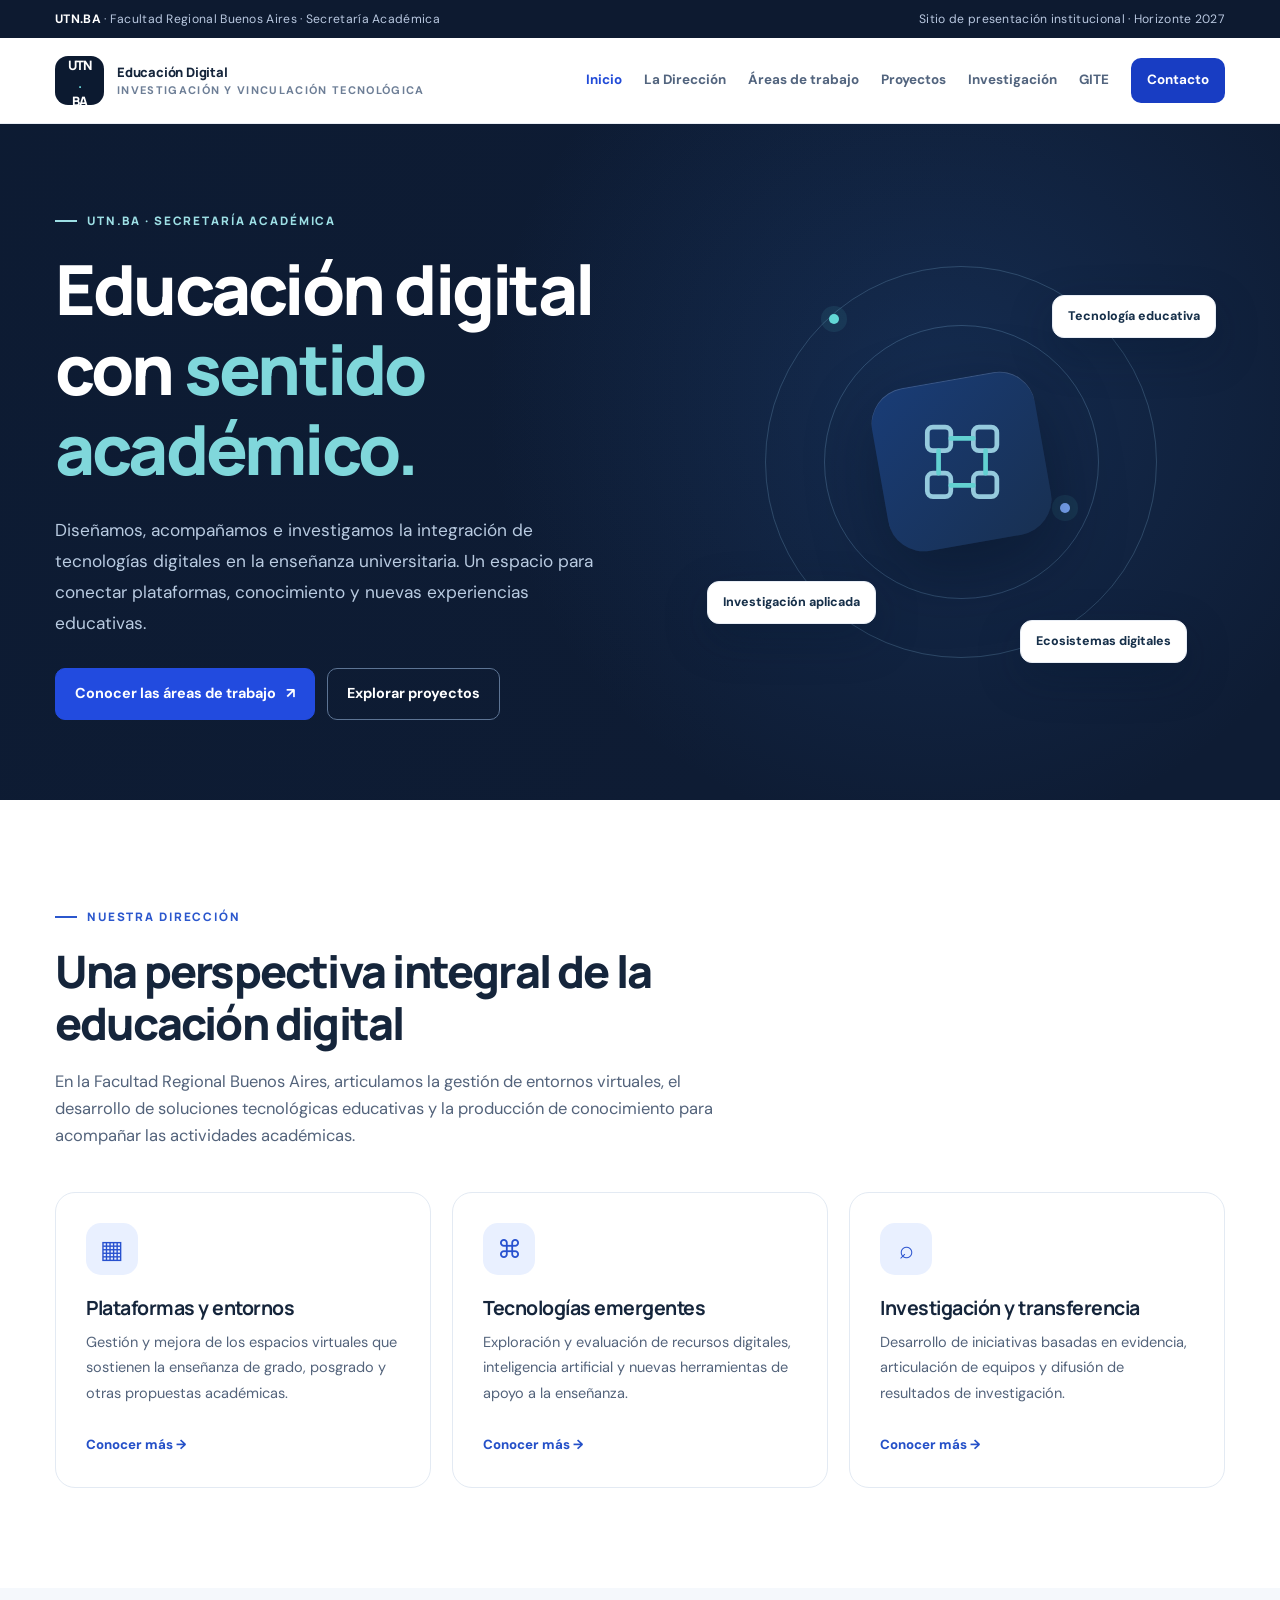
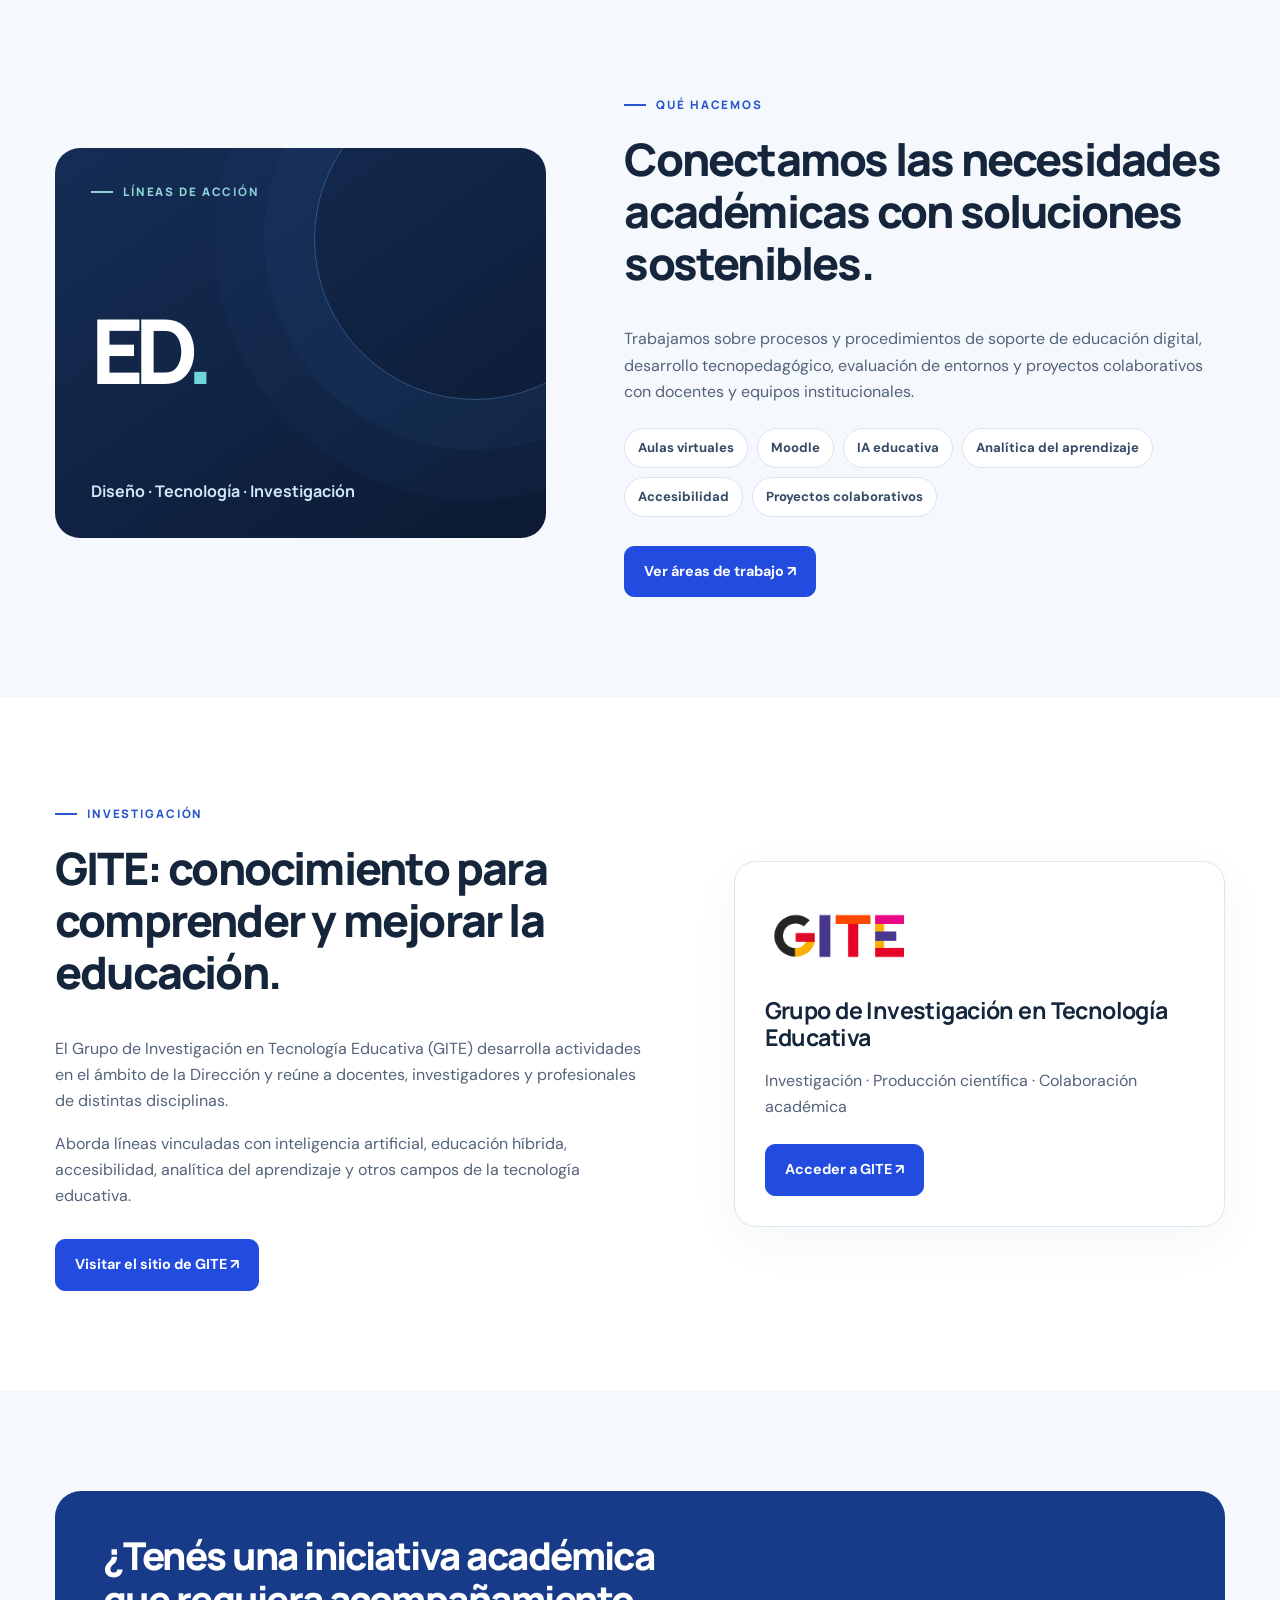
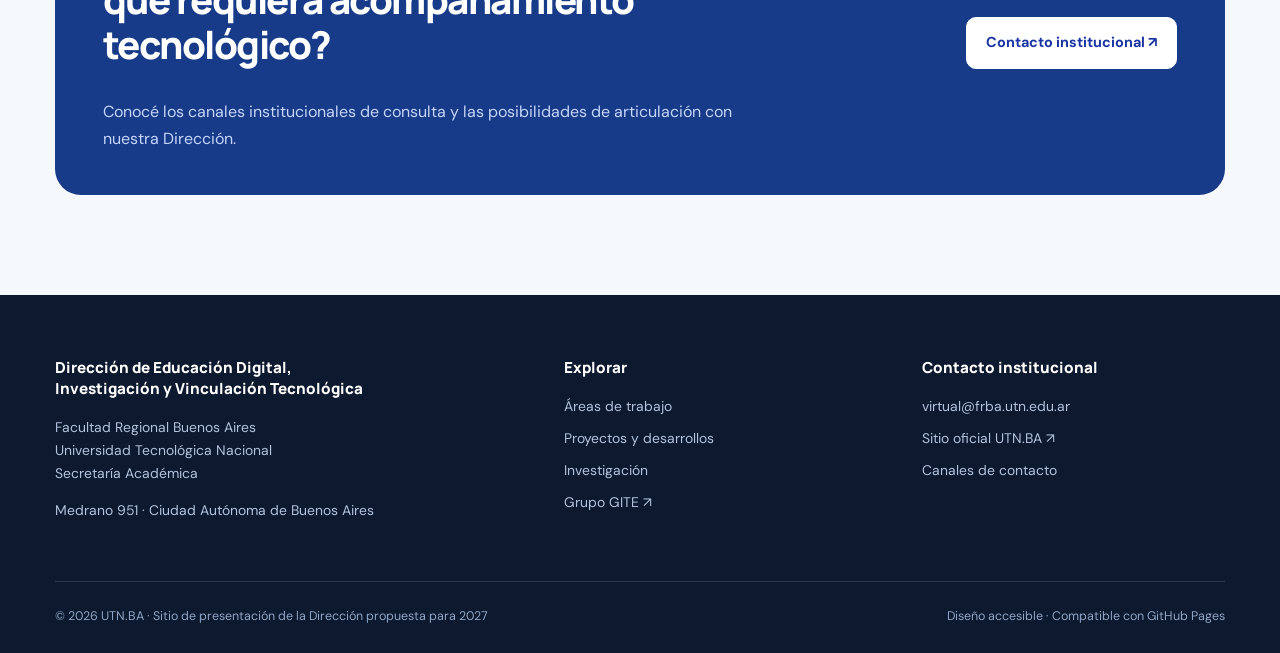
==== index.html @ 319237ff "Add files via upload" ====
<!doctype html><html lang="es-AR"><head><meta charset="utf-8"><meta name="viewport" content="width=device-width,initial-scale=1"><meta name="theme-color" content="#0c1a30"><meta name="description" content="Dirección de Educación Digital, Investigación y Vinculación Tecnológica UTN.BA: plataformas, investigación, proyectos y acceso a GITE."><title>Inicio | Educación Digital UTN.BA</title><link rel="icon" type="image/svg+xml" href="assets/favicon.svg"><link rel="stylesheet" href="styles.css"></head><body><a class="skip" href="#contenido">Saltar al contenido</a><div class="topbar"><div class="container"><span><strong>UTN.BA</strong> · Facultad Regional Buenos Aires · Secretaría Académica</span><span>Sitio de presentación institucional · Horizonte 2027</span></div></div><header class="header"><div class="container header-in"><a class="brand" href="index.html" aria-label="Dirección de Educación Digital — Inicio"><span class="brand-mark">UTN<span style="color:#67d4d6">.</span>BA</span><span class="brand-text"><b>Educación Digital</b><span>Investigación y Vinculación Tecnológica</span></span></a><button class="menu-toggle" aria-controls="main-nav" aria-expanded="false" aria-label="Abrir menú">☰</button><nav id="main-nav" class="nav" aria-label="Navegación principal"><a href="index.html" class="active " >Inicio</a><a href="index.html#direccion" class=" " >La Dirección</a><a href="servicios.html" class=" " >Áreas de trabajo</a><a href="proyectos.html" class=" " >Proyectos</a><a href="investigacion.html" class=" " >Investigación</a><a href="#" class=" " data-gite-link>GITE</a><a href="contacto.html" class=" nav-cta" >Contacto</a></nav></div></header><main id="contenido"><section class="hero"><div class="container hero-inner"><div><div class="eyebrow">UTN.BA · Secretaría Académica</div><h1>Educación digital con <em>sentido académico.</em></h1><p>Diseñamos, acompañamos e investigamos la integración de tecnologías digitales en la enseñanza universitaria. Un espacio para conectar plataformas, conocimiento y nuevas experiencias educativas.</p><div class="actions"><a class="btn" href="servicios.html">Conocer las áreas de trabajo <span aria-hidden="true">↗</span></a><a class="btn secondary" href="proyectos.html">Explorar proyectos</a></div></div><div class="hero-visual" aria-label="Ilustración geométrica de conexiones digitales"><div class="orbit"><div class="ring"></div><div class="ring"></div><div class="ring"></div><div class="orbit-center"><svg viewBox="0 0 100 100" fill="none" aria-hidden="true"><rect x="13" y="13" width="25" height="25" rx="6" stroke="#95cadd" stroke-width="5"/><rect x="62" y="13" width="25" height="25" rx="6" stroke="#95cadd" stroke-width="5"/><rect x="13" y="62" width="25" height="25" rx="6" stroke="#95cadd" stroke-width="5"/><rect x="62" y="62" width="25" height="25" rx="6" stroke="#95cadd" stroke-width="5"/><path d="M38 25h24M25 38v24M75 38v24M38 75h24" stroke="#62d1d1" stroke-width="5" stroke-linecap="round"/></svg></div><div class="visual-tag a">Tecnología educativa</div><div class="visual-tag b">Investigación aplicada</div><div class="visual-tag c">Ecosistemas digitales</div></div></div></div></section><section class="section" id="direccion"><div class="container"><div class="section-heading"><div class="eyebrow">Nuestra Dirección</div><h2>Una perspectiva integral de la educación digital</h2><p>En la Facultad Regional Buenos Aires, articulamos la gestión de entornos virtuales, el desarrollo de soluciones tecnológicas educativas y la producción de conocimiento para acompañar las actividades académicas.</p></div><div class="grid"><article class="card"><div class="card-ico" aria-hidden="true">▦</div><h3>Plataformas y entornos</h3><p>Gestión y mejora de los espacios virtuales que sostienen la enseñanza de grado, posgrado y otras propuestas académicas.</p><a class="text-link" href="servicios.html#plataformas">Conocer más →</a></article><article class="card"><div class="card-ico" aria-hidden="true">⌘</div><h3>Tecnologías emergentes</h3><p>Exploración y evaluación de recursos digitales, inteligencia artificial y nuevas herramientas de apoyo a la enseñanza.</p><a class="text-link" href="servicios.html#innovacion">Conocer más →</a></article><article class="card"><div class="card-ico" aria-hidden="true">⌕</div><h3>Investigación y transferencia</h3><p>Desarrollo de iniciativas basadas en evidencia, articulación de equipos y difusión de resultados de investigación.</p><a class="text-link" href="investigacion.html">Conocer más →</a></article></div></div></section><section class="section alt"><div class="container feature"><div class="feature-panel"><span class="eyebrow" style="color:#8cd5d8">Líneas de acción</span><div class="huge">ED<span style="color:#70d5da">.</span></div><strong>Diseño · Tecnología · Investigación</strong></div><div class="feature-copy"><div class="eyebrow">Qué hacemos</div><h2>Conectamos las necesidades académicas con soluciones sostenibles.</h2><p>Trabajamos sobre procesos y procedimientos de soporte de educación digital, desarrollo tecnopedagógico, evaluación de entornos y proyectos colaborativos con docentes y equipos institucionales.</p><div class="pill-list"><span class="pill">Aulas virtuales</span><span class="pill">Moodle</span><span class="pill">IA educativa</span><span class="pill">Analítica del aprendizaje</span><span class="pill">Accesibilidad</span><span class="pill">Proyectos colaborativos</span></div><div class="actions"><a class="btn" href="servicios.html">Ver áreas de trabajo ↗</a></div></div></div></section><section class="section" id="gite"><div class="container feature gite"><div><div class="eyebrow">Investigación</div><h2>GITE: conocimiento para comprender y mejorar la educación.</h2><p>El Grupo de Investigación en Tecnología Educativa (GITE) desarrolla actividades en el ámbito de la Dirección y reúne a docentes, investigadores y profesionales de distintas disciplinas.</p><p>Aborda líneas vinculadas con inteligencia artificial, educación híbrida, accesibilidad, analítica del aprendizaje y otros campos de la tecnología educativa.</p><div class="actions"><a class="btn" data-gite-link href="https://frba.utn.edu.ar/ead/investigacion/">Visitar el sitio de GITE ↗</a></div></div><div class="gite-card"><img src="assets/logo-gite.png" alt="Logotipo de GITE" loading="lazy"><h3>Grupo de Investigación en Tecnología Educativa</h3><p>Investigación · Producción científica · Colaboración académica</p><a class="btn" data-gite-link href="https://frba.utn.edu.ar/ead/investigacion/">Acceder a GITE ↗</a></div></div></section><section class="section alt"><div class="container"><div class="band"><div><h2>¿Tenés una iniciativa académica que requiera acompañamiento tecnológico?</h2><p>Conocé los canales institucionales de consulta y las posibilidades de articulación con nuestra Dirección.</p></div><a class="btn light" href="contacto.html">Contacto institucional ↗</a></div></div></section></main><footer class="footer"><div class="container"><div class="footer-layout"><div><h4>Dirección de Educación Digital,<br>Investigación y Vinculación Tecnológica</h4><p>Facultad Regional Buenos Aires<br>Universidad Tecnológica Nacional<br>Secretaría Académica</p><p>Medrano 951 · Ciudad Autónoma de Buenos Aires</p></div><div><h4>Explorar</h4><div class="footer-links"><a href="servicios.html">Áreas de trabajo</a><a href="proyectos.html">Proyectos y desarrollos</a><a href="investigacion.html">Investigación</a><a href="#" data-gite-link>Grupo GITE ↗</a></div></div><div><h4>Contacto institucional</h4><div class="footer-links"><a data-contact-email href="mailto:virtual@frba.utn.edu.ar">virtual@frba.utn.edu.ar</a><a href="https://frba.utn.edu.ar/" target="_blank" rel="noopener noreferrer">Sitio oficial UTN.BA ↗</a><a href="contacto.html">Canales de contacto</a></div></div></div><div class="footer-bottom"><span>© 2026 UTN.BA · Sitio de presentación de la Dirección propuesta para 2027</span><span>Diseño accesible · Compatible con GitHub Pages</span></div></div></footer><script src="config.js"></script><script src="script.js"></script></body></html>
---- styles.css ----
@import url('https://fonts.googleapis.com/css2?family=DM+Sans:wght@400;500;600;700&family=Manrope:wght@400;500;600;700;800&display=swap');
:root{--ink:#15253b;--muted:#65748a;--navy:#0c1a30;--blue:#214bd8;--cyan:#35c2ca;--ice:#f4f7fc;--line:#e1e7f0;--white:#fff;--radius:20px}*{box-sizing:border-box}html{scroll-behavior:smooth}body{margin:0;color:var(--ink);background:#fff;font:16px/1.65 'DM Sans',Arial,sans-serif}a{color:inherit;text-decoration:none}button,input,textarea{font:inherit}button{cursor:pointer}h1,h2,h3,p{margin-top:0}h1,h2,h3{font-family:Manrope,'DM Sans',sans-serif;line-height:1.16;letter-spacing:-.04em}h1{font-size:clamp(2.7rem,5.4vw,5.3rem);font-weight:800}h2{font-size:clamp(2rem,3.5vw,3.25rem);font-weight:800}h3{font-size:1.22rem;letter-spacing:-.025em}p{color:#53637b}small{font-size:.8rem}.container{width:min(1170px,calc(100% - 48px));margin:auto}.topbar{background:#0d1a30;color:#b9c8e0;padding:9px 0;font-size:.76rem;letter-spacing:.025em}.topbar .container{display:flex;align-items:center;justify-content:space-between;gap:20px}.topbar a:hover{text-decoration:underline}.topbar strong{color:white;font-weight:700}.header{position:sticky;top:0;z-index:20;border-bottom:1px solid #e9edf4;background:rgba(255,255,255,.97);backdrop-filter:blur(14px)}.header-in{min-height:85px;display:flex;align-items:center;justify-content:space-between;gap:26px}.brand{display:flex;align-items:center;gap:13px;min-width:235px}.brand-mark{display:grid;place-items:center;width:49px;height:49px;border-radius:13px;background:var(--navy);color:white;font:800 13px Manrope;letter-spacing:-.07em}.brand-text{display:flex;flex-direction:column;line-height:1.27}.brand-text b{font:800 13px Manrope;letter-spacing:-.015em}.brand-text span{color:#6d7e96;font-size:11px;margin-top:3px;font-weight:700;text-transform:uppercase;letter-spacing:.12em}.nav{display:flex;align-items:center;gap:22px}.nav a{font-size:.84rem;color:#52647e;font-weight:700;transition:color .2s}.nav a:hover,.nav a.active{color:var(--blue)}.nav a.nav-cta{background:#183dc3;color:white;padding:11px 16px;border-radius:10px}.nav a.nav-cta:hover{background:#0c2ea2}.menu-toggle{display:none;align-items:center;justify-content:center;border:1px solid var(--line);background:white;border-radius:10px;width:43px;height:43px;font-size:22px}.hero{overflow:hidden;background:#0e1c34;color:white;position:relative}.hero:before{content:'';position:absolute;inset:0;background:radial-gradient(circle at 73% 40%,rgba(41,92,164,.25),transparent 44%),linear-gradient(120deg,rgba(9,23,45,.2),transparent 70%);pointer-events:none}.hero-inner{min-height:625px;display:grid;grid-template-columns:1.05fr .95fr;align-items:center;gap:60px;position:relative;padding:80px 0}.eyebrow{display:inline-flex;gap:10px;align-items:center;color:#2b57cd;font:800 .73rem Manrope;letter-spacing:.16em;text-transform:uppercase;margin-bottom:20px}.hero .eyebrow{color:#9ddfe5}.eyebrow:before{content:'';width:22px;height:2px;background:currentColor}.hero h1{color:white;margin-bottom:25px}.hero h1 em{font-style:normal;color:#80d7db}.hero p{color:#b9cbe1;font-size:1.08rem;max-width:555px;line-height:1.8}.actions{display:flex;gap:12px;flex-wrap:wrap;margin-top:29px}.btn{display:inline-flex;gap:10px;justify-content:center;align-items:center;padding:13px 19px;border-radius:10px;background:#224bdf;color:white;font-size:.9rem;font-weight:700;border:1px solid #224bdf;transition:transform .2s,background .2s}.btn:hover{transform:translateY(-2px);background:#1437b5}.btn.secondary{background:transparent;border-color:#5d7494;color:white}.btn.secondary:hover{background:rgba(255,255,255,.08)}.btn.light{background:#fff;color:#1934a5;border-color:#fff}.hero-visual{width:100%;min-height:420px;display:grid;place-items:center;position:relative}.orbit{width:min(100%,490px);aspect-ratio:1;position:relative;display:grid;place-items:center}.orbit .ring{position:absolute;border:1px solid rgba(133,187,222,.24);border-radius:50%;inset:10%}.orbit .ring:nth-child(2){inset:22%;border-color:rgba(133,187,222,.26)}.orbit .ring:nth-child(3){inset:34%;border-color:rgba(133,187,222,.32)}.orbit .ring:after{content:'';position:absolute;width:10px;height:10px;border-radius:50%;background:#63d8d6;top:12%;left:16%;box-shadow:0 0 0 8px #63d8d616}.orbit .ring:nth-child(2):after{left:auto;right:10%;top:65%;background:#7daafa}.orbit .ring:nth-child(3):after{top:75%;left:12%;background:#dbeeff}.orbit-center{position:relative;display:grid;place-items:center;width:165px;height:165px;border-radius:36px;background:linear-gradient(140deg,#193c76,#183052);box-shadow:0 25px 70px #020c1b66, inset 0 1px #ffffff26;transform:rotate(-10deg)}.orbit-center svg{width:94px;height:94px;transform:rotate(10deg)}.visual-tag{position:absolute;background:#fff;color:#17304a;border:1px solid #e8edf5;border-radius:12px;padding:10px 15px;font-size:.78rem;font-weight:800;box-shadow:0 15px 44px #00152f43}.visual-tag.a{top:16%;right:-2%}.visual-tag.b{bottom:17%;left:-2%}.visual-tag.c{bottom:9%;right:4%}.stat-strip{background:#f6f9fc;border-bottom:1px solid #e5ebf3}.stat-grid{display:grid;grid-template-columns:repeat(3,1fr)}.stat{padding:25px 30px;display:flex;align-items:center;gap:17px;border-right:1px solid #e3eaf2}.stat:first-child{padding-left:0}.stat:last-child{border:0}.stat-num{font:800 1.75rem Manrope;color:#1e46ba;letter-spacing:-.07em}.stat span{font-size:.86rem;color:#63738a;line-height:1.4}.section{padding:100px 0}.section.alt{background:#f5f8fc}.section-heading{max-width:750px;margin-bottom:43px}.section-heading p{font-size:1.03rem;max-width:670px}.section-heading h2{margin-bottom:19px}.grid{display:grid;grid-template-columns:repeat(3,minmax(0,1fr));gap:21px}.card{background:#fff;border:1px solid #e3eaf3;border-radius:var(--radius);padding:30px;transition:transform .25s,box-shadow .25s,border-color .25s;min-width:0}.card:hover{transform:translateY(-5px);box-shadow:0 18px 45px #132b4a14;border-color:#bdd0ee}.card-ico{display:grid;place-items:center;background:#e9f0ff;color:#2851cf;width:52px;height:52px;border-radius:15px;font-size:25px;margin-bottom:22px}.card h3{margin-bottom:10px}.card p{font-size:.91rem;line-height:1.75}.card .text-link{display:inline-block;margin-top:13px;color:#2450c8;font-size:.83rem;font-weight:800}.feature{display:grid;grid-template-columns:.9fr 1.1fr;gap:78px;align-items:center}.feature-panel{min-height:390px;border-radius:25px;background:linear-gradient(145deg,#152d56,#0c1a32);position:relative;overflow:hidden;padding:36px;display:flex;flex-direction:column;justify-content:space-between}.feature-panel:before{content:'';position:absolute;width:320px;height:320px;border:1px solid #6a9bd766;border-radius:50%;right:-90px;top:-70px;box-shadow:0 0 0 50px #3360a517,0 0 0 100px #3360a511}.feature-panel .huge{font:800 clamp(4rem,7vw,7rem) Manrope;letter-spacing:-.1em;color:#fff;line-height:1;position:relative}.feature-panel strong{color:#d0e9f7;font:700 1rem Manrope;position:relative}.feature-copy p{max-width:590px}.pill-list{display:flex;flex-wrap:wrap;gap:9px;margin-top:23px}.pill{border:1px solid #d9e4f2;border-radius:99px;padding:8px 13px;color:#334966;font-size:.82rem;font-weight:700;background:#fff}.band{background:#173b89;border-radius:26px;min-height:245px;padding:43px 48px;color:#fff;display:flex;align-items:center;justify-content:space-between;gap:40px}.band h2{color:white;font-size:clamp(1.8rem,3vw,2.5rem);max-width:620px}.band p{color:#c6d6fa;max-width:660px;margin-bottom:0}.gite-card{background:white;display:flex;flex-direction:column;align-items:flex-start;gap:17px;padding:30px;border-radius:22px;border:1px solid #dce5f1;box-shadow:0 15px 50px #0a24410b}.gite-card img{width:150px;max-height:95px;object-fit:contain;object-position:left center}.gite-card h3{font-size:1.45rem;margin:0}.gite-card p{margin:0}.gite-card .btn{margin-top:7px}.feature.gite{grid-template-columns:1.1fr .9fr}.footer{background:#0c192e;color:white;padding:62px 0 27px}.footer-layout{display:grid;grid-template-columns:1.5fr 1fr 1fr;gap:55px;padding-bottom:45px}.footer h4{margin:0 0 17px;font:800 .95rem Manrope}.footer p,.footer a{color:#b3c3dd;font-size:.87rem}.footer a:hover{color:white;text-decoration:underline}.footer-links{display:grid;gap:9px}.footer-bottom{padding-top:24px;border-top:1px solid #293a54;display:flex;justify-content:space-between;gap:18px;font-size:.78rem;color:#8fa5c5}.page-hero{background:#0e1c34;color:#fff;padding:88px 0 80px}.page-hero .eyebrow{color:#91d6d9}.page-hero h1{max-width:900px;font-size:clamp(2.6rem,4.8vw,4.5rem);color:white}.page-hero p{max-width:690px;color:#bfd0e7;font-size:1.07rem}.breadcrumb{font-size:.78rem;color:#9cb0cb;margin-bottom:22px}.breadcrumb a:hover{text-decoration:underline}.content-page{padding:76px 0 105px}.article-list{display:grid;gap:18px}.article{display:grid;grid-template-columns:85px 1fr;gap:22px;padding:30px 33px;border:1px solid #e0e8f3;border-radius:18px;background:white}.article-index{font:800 2rem Manrope;color:#b7caea}.article h3{font-size:1.35rem}.article p{margin:0}.two-col{display:grid;grid-template-columns:1fr 1fr;gap:25px}.note{border-left:3px solid #2d58ce;background:#eff4fe;padding:21px 24px;color:#3d526e;border-radius:0 12px 12px 0}.contact-box{background:#f4f7fc;border:1px solid #e2eaf4;border-radius:20px;padding:32px}.contact-box a{color:#1c44b2;font-weight:800}.contact-box p{margin-bottom:8px}.muted{color:#738299}.skip{position:absolute;left:-9999px;top:0;background:#fff;color:#111;padding:10px;z-index:50}.skip:focus{left:10px}.link-arrow:after{content:' ↗'}:focus-visible{outline:3px solid #49bac6;outline-offset:3px}@media(max-width:1000px){.nav{gap:12px}.nav a{font-size:.76rem}.hero-inner{gap:24px}.feature{gap:40px}.grid{grid-template-columns:repeat(2,1fr)}}@media(max-width:760px){.container{width:min(100% - 32px,1170px)}.topbar .container span:last-child{display:none}.header-in{min-height:73px}.menu-toggle{display:flex}.nav{display:none;position:absolute;top:100%;left:0;right:0;background:white;flex-direction:column;align-items:stretch;gap:0;padding:12px 18px 22px;box-shadow:0 14px 25px #09254a1c}.nav.open{display:flex}.nav a{padding:11px 12px;font-size:.9rem}.nav a.nav-cta{text-align:center;margin-top:7px}.hero-inner{grid-template-columns:1fr;min-height:0;padding:68px 0 35px}.hero h1{font-size:clamp(2.8rem,10vw,4.5rem)}.hero-visual{min-height:300px}.orbit{width:310px}.orbit-center{width:117px;height:117px;border-radius:26px}.orbit-center svg{width:70px;height:70px}.visual-tag{font-size:.68rem}.stat-grid{grid-template-columns:1fr}.stat{border-right:0;border-bottom:1px solid #e3eaf2;padding:19px 0}.section{padding:65px 0}.section-heading{margin-bottom:28px}.grid,.feature,.feature.gite,.two-col,.footer-layout{grid-template-columns:1fr}.feature{gap:28px}.feature-panel{min-height:280px}.feature.gite .gite-card{order:2}.band{flex-direction:column;align-items:flex-start;padding:30px 25px}.footer-layout{gap:27px}.footer-bottom{flex-direction:column}.article{grid-template-columns:1fr}.article-index{font-size:1.4rem}.page-hero{padding:65px 0}}@media(prefers-reduced-motion:reduce){*,*:before,*:after{animation:none!important;scroll-behavior:auto!important;transition:none!important}}
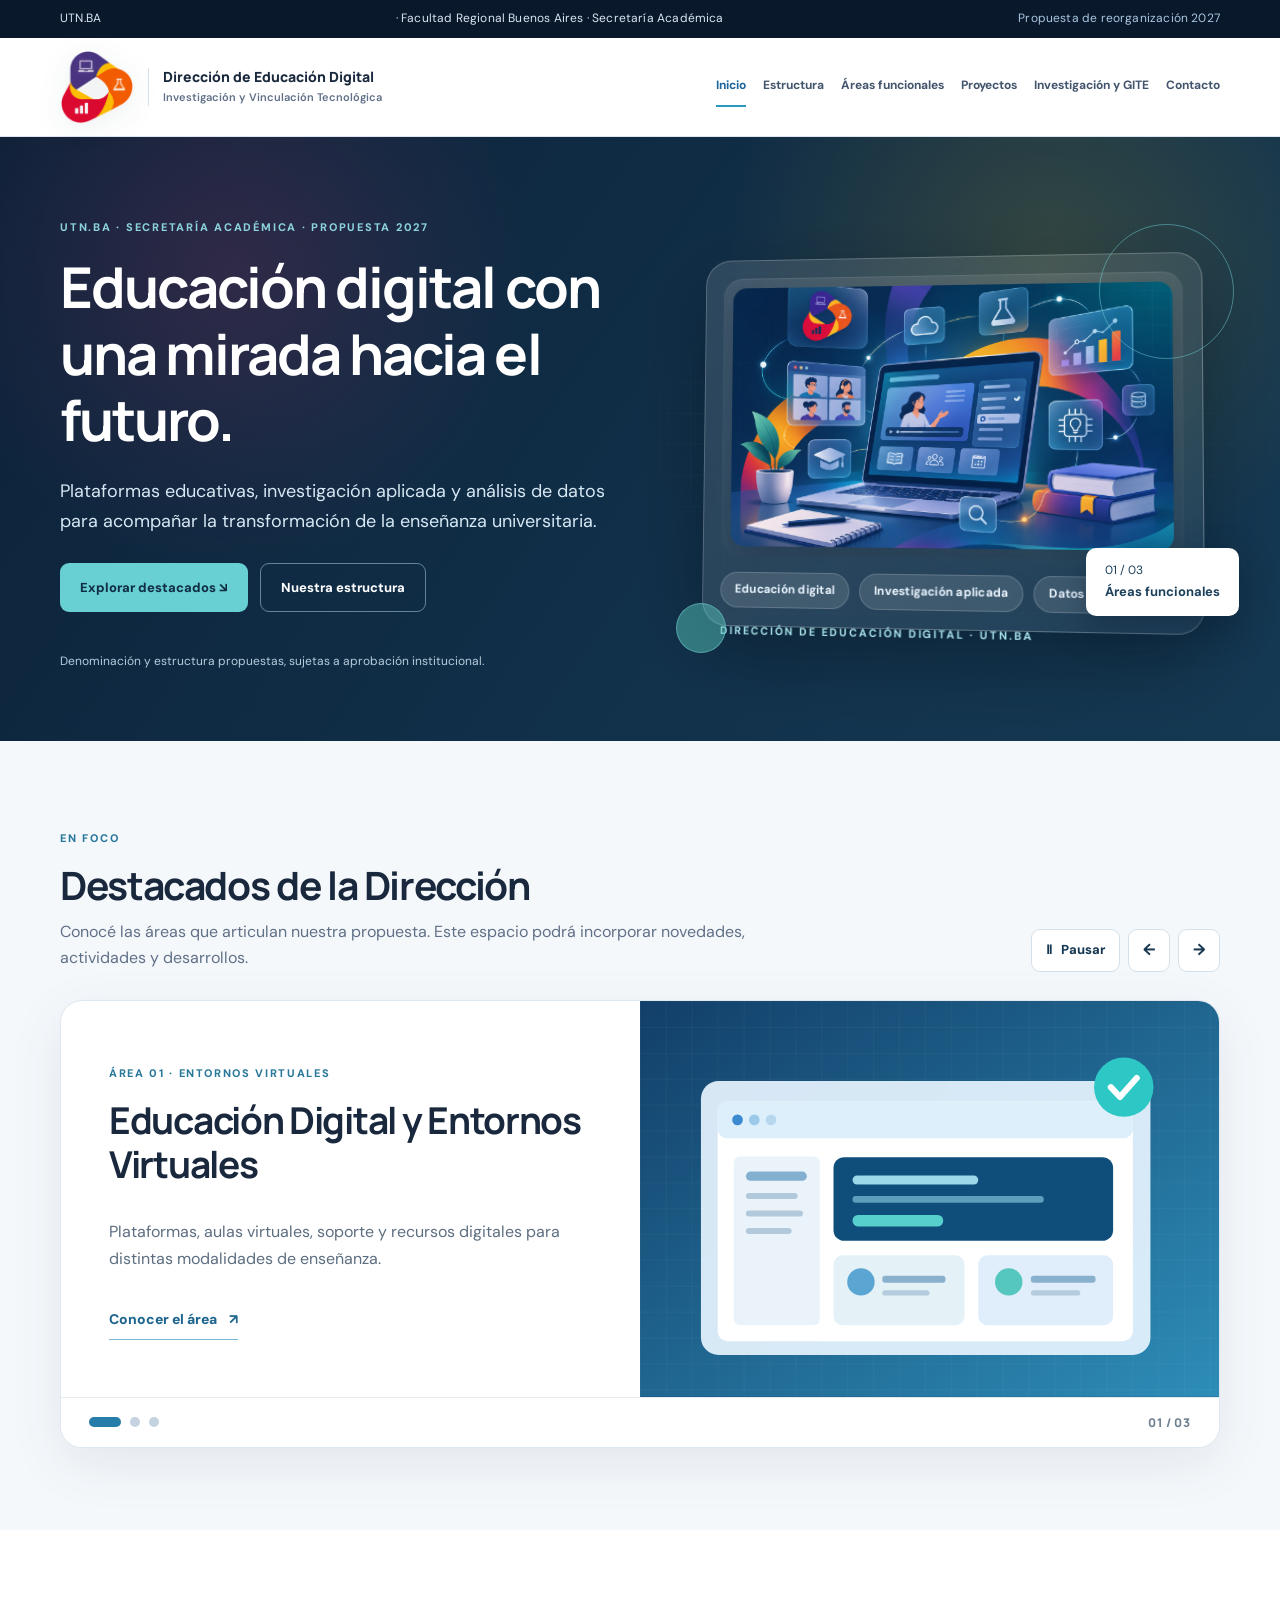
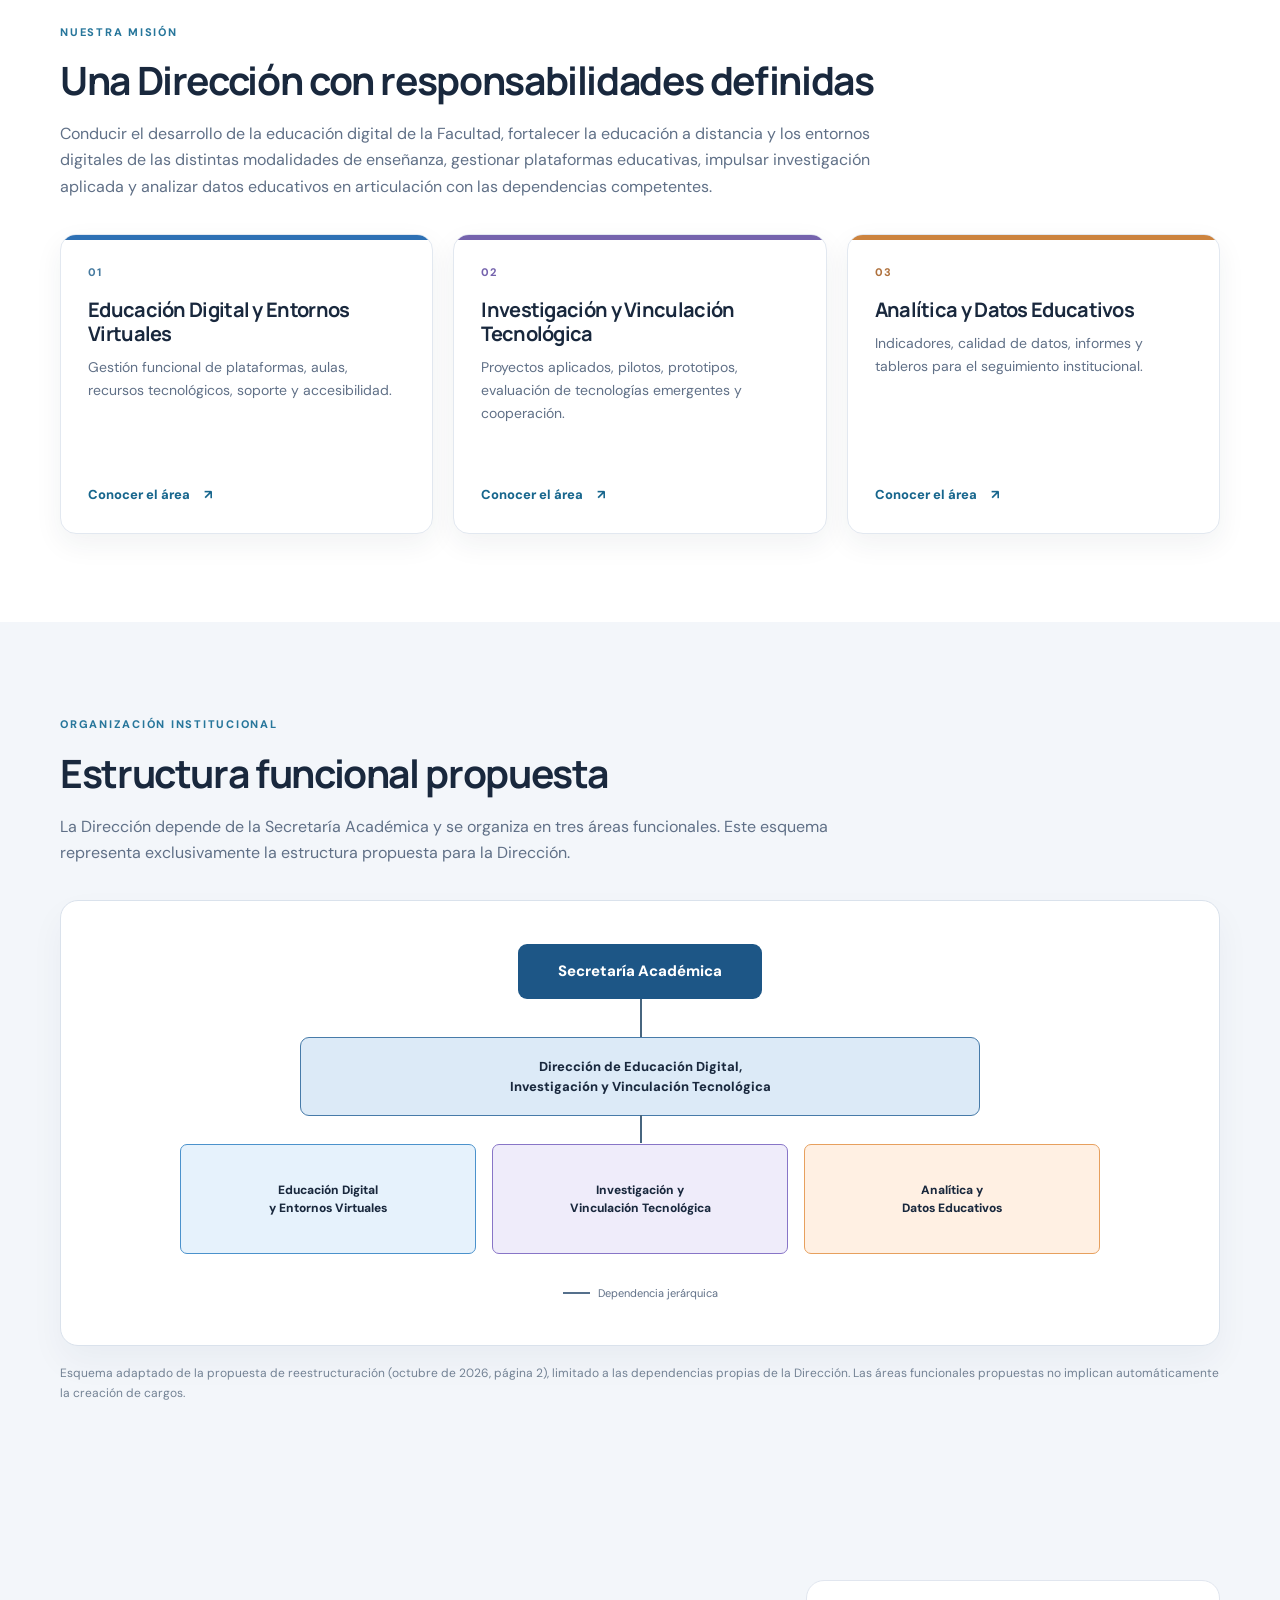
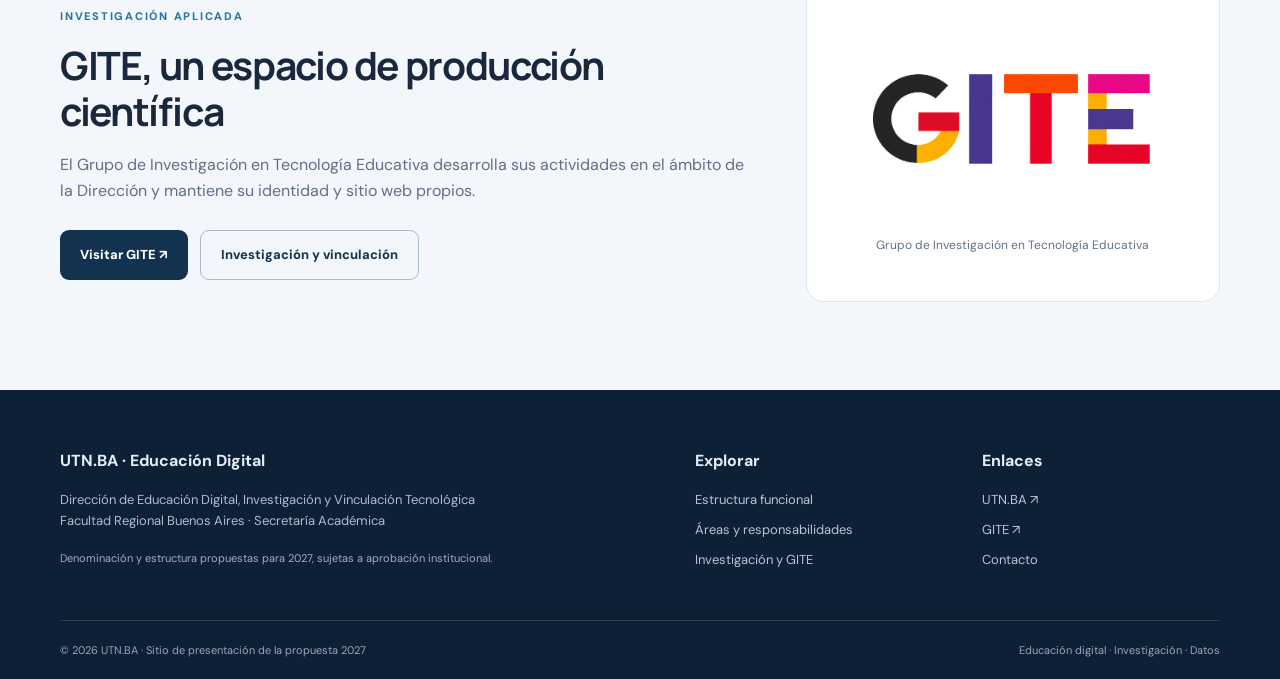
==== commit b2fc5516: "Add files via upload" ====
--- a/index.html
+++ b/index.html
@@ -1 +1,3 @@
-<!doctype html><html lang="es-AR"><head><meta charset="utf-8"><meta name="viewport" content="width=device-width,initial-scale=1"><meta name="theme-color" content="#0c1a30"><meta name="description" content="Dirección de Educación Digital, Investigación y Vinculación Tecnológica UTN.BA: plataformas, investigación, proyectos y acceso a GITE."><title>Inicio | Educación Digital UTN.BA</title><link rel="icon" type="image/svg+xml" href="assets/favicon.svg"><link rel="stylesheet" href="styles.css"></head><body><a class="skip" href="#contenido">Saltar al contenido</a><div class="topbar"><div class="container"><span><strong>UTN.BA</strong> · Facultad Regional Buenos Aires · Secretaría Académica</span><span>Sitio de presentación institucional · Horizonte 2027</span></div></div><header class="header"><div class="container header-in"><a class="brand" href="index.html" aria-label="Dirección de Educación Digital — Inicio"><span class="brand-mark">UTN<span style="color:#67d4d6">.</span>BA</span><span class="brand-text"><b>Educación Digital</b><span>Investigación y Vinculación Tecnológica</span></span></a><button class="menu-toggle" aria-controls="main-nav" aria-expanded="false" aria-label="Abrir menú">☰</button><nav id="main-nav" class="nav" aria-label="Navegación principal"><a href="index.html" class="active " >Inicio</a><a href="index.html#direccion" class=" " >La Dirección</a><a href="servicios.html" class=" " >Áreas de trabajo</a><a href="proyectos.html" class=" " >Proyectos</a><a href="investigacion.html" class=" " >Investigación</a><a href="#" class=" " data-gite-link>GITE</a><a href="contacto.html" class=" nav-cta" >Contacto</a></nav></div></header><main id="contenido"><section class="hero"><div class="container hero-inner"><div><div class="eyebrow">UTN.BA · Secretaría Académica</div><h1>Educación digital con <em>sentido académico.</em></h1><p>Diseñamos, acompañamos e investigamos la integración de tecnologías digitales en la enseñanza universitaria. Un espacio para conectar plataformas, conocimiento y nuevas experiencias educativas.</p><div class="actions"><a class="btn" href="servicios.html">Conocer las áreas de trabajo <span aria-hidden="true">↗</span></a><a class="btn secondary" href="proyectos.html">Explorar proyectos</a></div></div><div class="hero-visual" aria-label="Ilustración geométrica de conexiones digitales"><div class="orbit"><div class="ring"></div><div class="ring"></div><div class="ring"></div><div class="orbit-center"><svg viewBox="0 0 100 100" fill="none" aria-hidden="true"><rect x="13" y="13" width="25" height="25" rx="6" stroke="#95cadd" stroke-width="5"/><rect x="62" y="13" width="25" height="25" rx="6" stroke="#95cadd" stroke-width="5"/><rect x="13" y="62" width="25" height="25" rx="6" stroke="#95cadd" stroke-width="5"/><rect x="62" y="62" width="25" height="25" rx="6" stroke="#95cadd" stroke-width="5"/><path d="M38 25h24M25 38v24M75 38v24M38 75h24" stroke="#62d1d1" stroke-width="5" stroke-linecap="round"/></svg></div><div class="visual-tag a">Tecnología educativa</div><div class="visual-tag b">Investigación aplicada</div><div class="visual-tag c">Ecosistemas digitales</div></div></div></div></section><section class="section" id="direccion"><div class="container"><div class="section-heading"><div class="eyebrow">Nuestra Dirección</div><h2>Una perspectiva integral de la educación digital</h2><p>En la Facultad Regional Buenos Aires, articulamos la gestión de entornos virtuales, el desarrollo de soluciones tecnológicas educativas y la producción de conocimiento para acompañar las actividades académicas.</p></div><div class="grid"><article class="card"><div class="card-ico" aria-hidden="true">▦</div><h3>Plataformas y entornos</h3><p>Gestión y mejora de los espacios virtuales que sostienen la enseñanza de grado, posgrado y otras propuestas académicas.</p><a class="text-link" href="servicios.html#plataformas">Conocer más →</a></article><article class="card"><div class="card-ico" aria-hidden="true">⌘</div><h3>Tecnologías emergentes</h3><p>Exploración y evaluación de recursos digitales, inteligencia artificial y nuevas herramientas de apoyo a la enseñanza.</p><a class="text-link" href="servicios.html#innovacion">Conocer más →</a></article><article class="card"><div class="card-ico" aria-hidden="true">⌕</div><h3>Investigación y transferencia</h3><p>Desarrollo de iniciativas basadas en evidencia, articulación de equipos y difusión de resultados de investigación.</p><a class="text-link" href="investigacion.html">Conocer más →</a></article></div></div></section><section class="section alt"><div class="container feature"><div class="feature-panel"><span class="eyebrow" style="color:#8cd5d8">Líneas de acción</span><div class="huge">ED<span style="color:#70d5da">.</span></div><strong>Diseño · Tecnología · Investigación</strong></div><div class="feature-copy"><div class="eyebrow">Qué hacemos</div><h2>Conectamos las necesidades académicas con soluciones sostenibles.</h2><p>Trabajamos sobre procesos y procedimientos de soporte de educación digital, desarrollo tecnopedagógico, evaluación de entornos y proyectos colaborativos con docentes y equipos institucionales.</p><div class="pill-list"><span class="pill">Aulas virtuales</span><span class="pill">Moodle</span><span class="pill">IA educativa</span><span class="pill">Analítica del aprendizaje</span><span class="pill">Accesibilidad</span><span class="pill">Proyectos colaborativos</span></div><div class="actions"><a class="btn" href="servicios.html">Ver áreas de trabajo ↗</a></div></div></div></section><section class="section" id="gite"><div class="container feature gite"><div><div class="eyebrow">Investigación</div><h2>GITE: conocimiento para comprender y mejorar la educación.</h2><p>El Grupo de Investigación en Tecnología Educativa (GITE) desarrolla actividades en el ámbito de la Dirección y reúne a docentes, investigadores y profesionales de distintas disciplinas.</p><p>Aborda líneas vinculadas con inteligencia artificial, educación híbrida, accesibilidad, analítica del aprendizaje y otros campos de la tecnología educativa.</p><div class="actions"><a class="btn" data-gite-link href="https://frba.utn.edu.ar/ead/investigacion/">Visitar el sitio de GITE ↗</a></div></div><div class="gite-card"><img src="assets/logo-gite.png" alt="Logotipo de GITE" loading="lazy"><h3>Grupo de Investigación en Tecnología Educativa</h3><p>Investigación · Producción científica · Colaboración académica</p><a class="btn" data-gite-link href="https://frba.utn.edu.ar/ead/investigacion/">Acceder a GITE ↗</a></div></div></section><section class="section alt"><div class="container"><div class="band"><div><h2>¿Tenés una iniciativa académica que requiera acompañamiento tecnológico?</h2><p>Conocé los canales institucionales de consulta y las posibilidades de articulación con nuestra Dirección.</p></div><a class="btn light" href="contacto.html">Contacto institucional ↗</a></div></div></section></main><footer class="footer"><div class="container"><div class="footer-layout"><div><h4>Dirección de Educación Digital,<br>Investigación y Vinculación Tecnológica</h4><p>Facultad Regional Buenos Aires<br>Universidad Tecnológica Nacional<br>Secretaría Académica</p><p>Medrano 951 · Ciudad Autónoma de Buenos Aires</p></div><div><h4>Explorar</h4><div class="footer-links"><a href="servicios.html">Áreas de trabajo</a><a href="proyectos.html">Proyectos y desarrollos</a><a href="investigacion.html">Investigación</a><a href="#" data-gite-link>Grupo GITE ↗</a></div></div><div><h4>Contacto institucional</h4><div class="footer-links"><a data-contact-email href="mailto:virtual@frba.utn.edu.ar">virtual@frba.utn.edu.ar</a><a href="https://frba.utn.edu.ar/" target="_blank" rel="noopener noreferrer">Sitio oficial UTN.BA ↗</a><a href="contacto.html">Canales de contacto</a></div></div></div><div class="footer-bottom"><span>© 2026 UTN.BA · Sitio de presentación de la Dirección propuesta para 2027</span><span>Diseño accesible · Compatible con GitHub Pages</span></div></div></footer><script src="config.js"></script><script src="script.js"></script></body></html>+<!DOCTYPE html>
+
+<html lang="es-AR"><head><meta charset="utf-8"/><meta content="width=device-width,initial-scale=1" name="viewport"/><meta content="#10233e" name="theme-color"/><meta content="Estructura funcional propuesta para 2027 de la Dirección de Educación Digital, Investigación y Vinculación Tecnológica de UTN.BA." name="description"/><link href="assets/favicon.svg" rel="icon" type="image/svg+xml"/><link href="styles.css" rel="stylesheet"/><title>UTN.BA · Educación Digital</title></head><body><a class="skip" href="#contenido">Saltar al contenido</a><div class="institution"><div class="wrap">UTN.BA <span>· Facultad Regional Buenos Aires · Secretaría Académica</span><span class="institution-right">Propuesta de reorganización 2027</span></div></div><header class="site-header"><div class="wrap header-inner"><a aria-label="Inicio de Educación Digital UTN.BA" class="identity" href="index.html"><img alt="Logo EAD" class="identity-logo" src="assets/logo-ead.png"/><span class="identity-name">Dirección de Educación Digital<small>Investigación y Vinculación Tecnológica</small></span></a><button aria-controls="primary-nav" aria-expanded="false" aria-label="Abrir menú" class="nav-toggle">☰</button><nav aria-label="Navegación principal" class="main-nav" id="primary-nav"><a aria-current="page" href="index.html">Inicio</a><a href="index.html#estructura">Estructura</a><a href="servicios.html">Áreas funcionales</a><a href="proyectos.html">Proyectos</a><a href="investigacion.html">Investigación y GITE</a><a href="contacto.html">Contacto</a></nav></div></header><main id="contenido"><section aria-labelledby="hero-title" class="new-hero"><div class="wrap new-hero-inner"><div class="hero-copy"><span class="kicker light">UTN.BA · Secretaría Académica · Propuesta 2027</span><h1 id="hero-title">Educación digital con una mirada hacia el futuro.</h1><p>Plataformas educativas, investigación aplicada y análisis de datos para acompañar la transformación de la enseñanza universitaria.</p><div class="button-row"><a class="button primary" href="#destacados">Explorar destacados ↘</a><a class="button ghost" href="#estructura">Nuestra estructura</a></div><small class="hero-disclaimer">Denominación y estructura propuestas, sujetas a aprobación institucional.</small></div><div aria-hidden="true" class="hero-visual"><div class="hero-mesh"></div><div class="hero-ui hero-illustration-panel"><div class="hero-image-shell"><img alt="Ilustración de ecosistema de educación digital" class="hero-feature-image" src="assets/hero-educacion-digital.png"/></div><div class="hero-pills"><span>Educación digital</span><span>Investigación aplicada</span><span>Datos educativos</span></div><small>DIRECCIÓN DE EDUCACIÓN DIGITAL · UTN.BA</small></div><div class="orbit orbit-a"></div><div class="orbit orbit-b"></div><div class="floating-tag">01 / 03<br/><strong>Áreas funcionales</strong></div></div></div></section><section aria-labelledby="highlights-title" class="highlights-section section" id="destacados"><div class="wrap"><div class="highlights-head"><div><span class="kicker">En foco</span><h2 id="highlights-title">Destacados de la Dirección</h2><p>Conocé las áreas que articulan nuestra propuesta. Este espacio podrá incorporar novedades, actividades y desarrollos.</p></div><div class="slider-controls"><button aria-label="Pausar reproducción automática" aria-pressed="false" class="slider-play" type="button">Ⅱ <span>Pausar</span></button><button aria-label="Ver destacado anterior" class="slider-prev" type="button">←</button><button aria-label="Ver destacado siguiente" class="slider-next" type="button">→</button></div></div><div aria-label="Destacados de Educación Digital" aria-roledescription="carrusel" class="news-slider" tabindex="0"><div class="slider-track" id="slider-track"></div><div class="slider-bottom"><div aria-label="Elegir destacado" class="slider-dots" id="slider-dots"></div><span aria-live="polite" class="slider-count" id="slider-count">01 / 03</span></div></div></div></section><section class="section intro-section"><div class="wrap"><div class="section-head"><span class="kicker">Nuestra misión</span><h2>Una Dirección con responsabilidades definidas</h2><p>Conducir el desarrollo de la educación digital de la Facultad, fortalecer la educación a distancia y los entornos digitales de las distintas modalidades de enseñanza, gestionar plataformas educativas, impulsar investigación aplicada y analizar datos educativos en articulación con las dependencias competentes.</p></div><div class="three-grid"><article class="area-card blue"><span class="area-num">01</span><h3>Educación Digital y Entornos Virtuales</h3><p>Gestión funcional de plataformas, aulas, recursos tecnológicos, soporte y accesibilidad.</p><a class="arrow-link" href="servicios.html#digital">Conocer el área <span aria-hidden="true">↗</span></a></article><article class="area-card violet"><span class="area-num">02</span><h3>Investigación y Vinculación Tecnológica</h3><p>Proyectos aplicados, pilotos, prototipos, evaluación de tecnologías emergentes y cooperación.</p><a class="arrow-link" href="servicios.html#investigacion">Conocer el área <span aria-hidden="true">↗</span></a></article><article class="area-card amber"><span class="area-num">03</span><h3>Analítica y Datos Educativos</h3><p>Indicadores, calidad de datos, informes y tableros para el seguimiento institucional.</p><a class="arrow-link" href="servicios.html#analitica">Conocer el área <span aria-hidden="true">↗</span></a></article></div></div></section><section class="section pale" id="estructura"><div class="wrap"><div class="section-head"><span class="kicker">Organización institucional</span><h2>Estructura funcional propuesta</h2><p>La Dirección depende de la Secretaría Académica y se organiza en tres áreas funcionales. Este esquema representa exclusivamente la estructura propuesta para la Dirección.</p></div><div aria-label="Organigrama funcional propuesto para 2027" class="org" role="group"><div class="org-top">Secretaría Académica</div><div class="org-branches"><div class="org-dir"><div class="org-main">Dirección de Educación Digital,<br/>Investigación y Vinculación Tecnológica</div><div class="org-areas"><a class="org-area area-blue" href="servicios.html#digital">Educación Digital<br/>y Entornos Virtuales</a><a class="org-area area-violet" href="servicios.html#investigacion">Investigación y<br/>Vinculación Tecnológica</a><a class="org-area area-amber" href="servicios.html#analitica">Analítica y<br/>Datos Educativos</a></div></div></div><div class="org-key"><span><i class="key-solid"></i> Dependencia jerárquica</span></div></div><p class="diagram-note">Esquema adaptado de la propuesta de reestructuración (octubre de 2026, página 2), limitado a las dependencias propias de la Dirección. Las áreas funcionales propuestas no implican automáticamente la creación de cargos.</p></div></section><section class="section pale"><div class="wrap gite-feature"><div><span class="kicker">Investigación aplicada</span><h2>GITE, un espacio de producción científica</h2><p>El Grupo de Investigación en Tecnología Educativa desarrolla sus actividades en el ámbito de la Dirección y mantiene su identidad y sitio web propios.</p><div class="button-row"><a class="button dark" data-gite-link="" href="#">Visitar GITE ↗</a><a class="button outline" href="investigacion.html">Investigación y vinculación</a></div></div><div class="gite-logo"><img alt="Logotipo GITE" loading="lazy" src="assets/logo-gite.png"/><span>Grupo de Investigación en Tecnología Educativa</span></div></div></section></main><footer class="site-footer"><div class="wrap"><div class="footer-grid"><div><b class="footer-brand">UTN.BA · Educación Digital</b><p>Dirección de Educación Digital, Investigación y Vinculación Tecnológica<br/>Facultad Regional Buenos Aires · Secretaría Académica</p><small>Denominación y estructura propuestas para 2027, sujetas a aprobación institucional.</small></div><div><b>Explorar</b><a href="index.html#estructura">Estructura funcional</a><a href="servicios.html">Áreas y responsabilidades</a><a href="investigacion.html">Investigación y GITE</a></div><div><b>Enlaces</b><a href="https://frba.utn.edu.ar/" rel="noopener noreferrer" target="_blank">UTN.BA ↗</a><a data-gite-link="" href="#">GITE ↗</a><a href="contacto.html">Contacto</a></div></div><div class="footer-bottom">© 2026 UTN.BA · Sitio de presentación de la propuesta 2027 <span>Educación digital · Investigación · Datos</span></div></div></footer><script src="config.js"></script><script src="novedades.js"></script><script src="script.js"></script></body></html>
--- a/styles.css
+++ b/styles.css
@@ -1,2 +1,37 @@
 @import url('https://fonts.googleapis.com/css2?family=DM+Sans:wght@400;500;600;700&family=Manrope:wght@400;500;600;700;800&display=swap');
-:root{--ink:#15253b;--muted:#65748a;--navy:#0c1a30;--blue:#214bd8;--cyan:#35c2ca;--ice:#f4f7fc;--line:#e1e7f0;--white:#fff;--radius:20px}*{box-sizing:border-box}html{scroll-behavior:smooth}body{margin:0;color:var(--ink);background:#fff;font:16px/1.65 'DM Sans',Arial,sans-serif}a{color:inherit;text-decoration:none}button,input,textarea{font:inherit}button{cursor:pointer}h1,h2,h3,p{margin-top:0}h1,h2,h3{font-family:Manrope,'DM Sans',sans-serif;line-height:1.16;letter-spacing:-.04em}h1{font-size:clamp(2.7rem,5.4vw,5.3rem);font-weight:800}h2{font-size:clamp(2rem,3.5vw,3.25rem);font-weight:800}h3{font-size:1.22rem;letter-spacing:-.025em}p{color:#53637b}small{font-size:.8rem}.container{width:min(1170px,calc(100% - 48px));margin:auto}.topbar{background:#0d1a30;color:#b9c8e0;padding:9px 0;font-size:.76rem;letter-spacing:.025em}.topbar .container{display:flex;align-items:center;justify-content:space-between;gap:20px}.topbar a:hover{text-decoration:underline}.topbar strong{color:white;font-weight:700}.header{position:sticky;top:0;z-index:20;border-bottom:1px solid #e9edf4;background:rgba(255,255,255,.97);backdrop-filter:blur(14px)}.header-in{min-height:85px;display:flex;align-items:center;justify-content:space-between;gap:26px}.brand{display:flex;align-items:center;gap:13px;min-width:235px}.brand-mark{display:grid;place-items:center;width:49px;height:49px;border-radius:13px;background:var(--navy);color:white;font:800 13px Manrope;letter-spacing:-.07em}.brand-text{display:flex;flex-direction:column;line-height:1.27}.brand-text b{font:800 13px Manrope;letter-spacing:-.015em}.brand-text span{color:#6d7e96;font-size:11px;margin-top:3px;font-weight:700;text-transform:uppercase;letter-spacing:.12em}.nav{display:flex;align-items:center;gap:22px}.nav a{font-size:.84rem;color:#52647e;font-weight:700;transition:color .2s}.nav a:hover,.nav a.active{color:var(--blue)}.nav a.nav-cta{background:#183dc3;color:white;padding:11px 16px;border-radius:10px}.nav a.nav-cta:hover{background:#0c2ea2}.menu-toggle{display:none;align-items:center;justify-content:center;border:1px solid var(--line);background:white;border-radius:10px;width:43px;height:43px;font-size:22px}.hero{overflow:hidden;background:#0e1c34;color:white;position:relative}.hero:before{content:'';position:absolute;inset:0;background:radial-gradient(circle at 73% 40%,rgba(41,92,164,.25),transparent 44%),linear-gradient(120deg,rgba(9,23,45,.2),transparent 70%);pointer-events:none}.hero-inner{min-height:625px;display:grid;grid-template-columns:1.05fr .95fr;align-items:center;gap:60px;position:relative;padding:80px 0}.eyebrow{display:inline-flex;gap:10px;align-items:center;color:#2b57cd;font:800 .73rem Manrope;letter-spacing:.16em;text-transform:uppercase;margin-bottom:20px}.hero .eyebrow{color:#9ddfe5}.eyebrow:before{content:'';width:22px;height:2px;background:currentColor}.hero h1{color:white;margin-bottom:25px}.hero h1 em{font-style:normal;color:#80d7db}.hero p{color:#b9cbe1;font-size:1.08rem;max-width:555px;line-height:1.8}.actions{display:flex;gap:12px;flex-wrap:wrap;margin-top:29px}.btn{display:inline-flex;gap:10px;justify-content:center;align-items:center;padding:13px 19px;border-radius:10px;background:#224bdf;color:white;font-size:.9rem;font-weight:700;border:1px solid #224bdf;transition:transform .2s,background .2s}.btn:hover{transform:translateY(-2px);background:#1437b5}.btn.secondary{background:transparent;border-color:#5d7494;color:white}.btn.secondary:hover{background:rgba(255,255,255,.08)}.btn.light{background:#fff;color:#1934a5;border-color:#fff}.hero-visual{width:100%;min-height:420px;display:grid;place-items:center;position:relative}.orbit{width:min(100%,490px);aspect-ratio:1;position:relative;display:grid;place-items:center}.orbit .ring{position:absolute;border:1px solid rgba(133,187,222,.24);border-radius:50%;inset:10%}.orbit .ring:nth-child(2){inset:22%;border-color:rgba(133,187,222,.26)}.orbit .ring:nth-child(3){inset:34%;border-color:rgba(133,187,222,.32)}.orbit .ring:after{content:'';position:absolute;width:10px;height:10px;border-radius:50%;background:#63d8d6;top:12%;left:16%;box-shadow:0 0 0 8px #63d8d616}.orbit .ring:nth-child(2):after{left:auto;right:10%;top:65%;background:#7daafa}.orbit .ring:nth-child(3):after{top:75%;left:12%;background:#dbeeff}.orbit-center{position:relative;display:grid;place-items:center;width:165px;height:165px;border-radius:36px;background:linear-gradient(140deg,#193c76,#183052);box-shadow:0 25px 70px #020c1b66, inset 0 1px #ffffff26;transform:rotate(-10deg)}.orbit-center svg{width:94px;height:94px;transform:rotate(10deg)}.visual-tag{position:absolute;background:#fff;color:#17304a;border:1px solid #e8edf5;border-radius:12px;padding:10px 15px;font-size:.78rem;font-weight:800;box-shadow:0 15px 44px #00152f43}.visual-tag.a{top:16%;right:-2%}.visual-tag.b{bottom:17%;left:-2%}.visual-tag.c{bottom:9%;right:4%}.stat-strip{background:#f6f9fc;border-bottom:1px solid #e5ebf3}.stat-grid{display:grid;grid-template-columns:repeat(3,1fr)}.stat{padding:25px 30px;display:flex;align-items:center;gap:17px;border-right:1px solid #e3eaf2}.stat:first-child{padding-left:0}.stat:last-child{border:0}.stat-num{font:800 1.75rem Manrope;color:#1e46ba;letter-spacing:-.07em}.stat span{font-size:.86rem;color:#63738a;line-height:1.4}.section{padding:100px 0}.section.alt{background:#f5f8fc}.section-heading{max-width:750px;margin-bottom:43px}.section-heading p{font-size:1.03rem;max-width:670px}.section-heading h2{margin-bottom:19px}.grid{display:grid;grid-template-columns:repeat(3,minmax(0,1fr));gap:21px}.card{background:#fff;border:1px solid #e3eaf3;border-radius:var(--radius);padding:30px;transition:transform .25s,box-shadow .25s,border-color .25s;min-width:0}.card:hover{transform:translateY(-5px);box-shadow:0 18px 45px #132b4a14;border-color:#bdd0ee}.card-ico{display:grid;place-items:center;background:#e9f0ff;color:#2851cf;width:52px;height:52px;border-radius:15px;font-size:25px;margin-bottom:22px}.card h3{margin-bottom:10px}.card p{font-size:.91rem;line-height:1.75}.card .text-link{display:inline-block;margin-top:13px;color:#2450c8;font-size:.83rem;font-weight:800}.feature{display:grid;grid-template-columns:.9fr 1.1fr;gap:78px;align-items:center}.feature-panel{min-height:390px;border-radius:25px;background:linear-gradient(145deg,#152d56,#0c1a32);position:relative;overflow:hidden;padding:36px;display:flex;flex-direction:column;justify-content:space-between}.feature-panel:before{content:'';position:absolute;width:320px;height:320px;border:1px solid #6a9bd766;border-radius:50%;right:-90px;top:-70px;box-shadow:0 0 0 50px #3360a517,0 0 0 100px #3360a511}.feature-panel .huge{font:800 clamp(4rem,7vw,7rem) Manrope;letter-spacing:-.1em;color:#fff;line-height:1;position:relative}.feature-panel strong{color:#d0e9f7;font:700 1rem Manrope;position:relative}.feature-copy p{max-width:590px}.pill-list{display:flex;flex-wrap:wrap;gap:9px;margin-top:23px}.pill{border:1px solid #d9e4f2;border-radius:99px;padding:8px 13px;color:#334966;font-size:.82rem;font-weight:700;background:#fff}.band{background:#173b89;border-radius:26px;min-height:245px;padding:43px 48px;color:#fff;display:flex;align-items:center;justify-content:space-between;gap:40px}.band h2{color:white;font-size:clamp(1.8rem,3vw,2.5rem);max-width:620px}.band p{color:#c6d6fa;max-width:660px;margin-bottom:0}.gite-card{background:white;display:flex;flex-direction:column;align-items:flex-start;gap:17px;padding:30px;border-radius:22px;border:1px solid #dce5f1;box-shadow:0 15px 50px #0a24410b}.gite-card img{width:150px;max-height:95px;object-fit:contain;object-position:left center}.gite-card h3{font-size:1.45rem;margin:0}.gite-card p{margin:0}.gite-card .btn{margin-top:7px}.feature.gite{grid-template-columns:1.1fr .9fr}.footer{background:#0c192e;color:white;padding:62px 0 27px}.footer-layout{display:grid;grid-template-columns:1.5fr 1fr 1fr;gap:55px;padding-bottom:45px}.footer h4{margin:0 0 17px;font:800 .95rem Manrope}.footer p,.footer a{color:#b3c3dd;font-size:.87rem}.footer a:hover{color:white;text-decoration:underline}.footer-links{display:grid;gap:9px}.footer-bottom{padding-top:24px;border-top:1px solid #293a54;display:flex;justify-content:space-between;gap:18px;font-size:.78rem;color:#8fa5c5}.page-hero{background:#0e1c34;color:#fff;padding:88px 0 80px}.page-hero .eyebrow{color:#91d6d9}.page-hero h1{max-width:900px;font-size:clamp(2.6rem,4.8vw,4.5rem);color:white}.page-hero p{max-width:690px;color:#bfd0e7;font-size:1.07rem}.breadcrumb{font-size:.78rem;color:#9cb0cb;margin-bottom:22px}.breadcrumb a:hover{text-decoration:underline}.content-page{padding:76px 0 105px}.article-list{display:grid;gap:18px}.article{display:grid;grid-template-columns:85px 1fr;gap:22px;padding:30px 33px;border:1px solid #e0e8f3;border-radius:18px;background:white}.article-index{font:800 2rem Manrope;color:#b7caea}.article h3{font-size:1.35rem}.article p{margin:0}.two-col{display:grid;grid-template-columns:1fr 1fr;gap:25px}.note{border-left:3px solid #2d58ce;background:#eff4fe;padding:21px 24px;color:#3d526e;border-radius:0 12px 12px 0}.contact-box{background:#f4f7fc;border:1px solid #e2eaf4;border-radius:20px;padding:32px}.contact-box a{color:#1c44b2;font-weight:800}.contact-box p{margin-bottom:8px}.muted{color:#738299}.skip{position:absolute;left:-9999px;top:0;background:#fff;color:#111;padding:10px;z-index:50}.skip:focus{left:10px}.link-arrow:after{content:' ↗'}:focus-visible{outline:3px solid #49bac6;outline-offset:3px}@media(max-width:1000px){.nav{gap:12px}.nav a{font-size:.76rem}.hero-inner{gap:24px}.feature{gap:40px}.grid{grid-template-columns:repeat(2,1fr)}}@media(max-width:760px){.container{width:min(100% - 32px,1170px)}.topbar .container span:last-child{display:none}.header-in{min-height:73px}.menu-toggle{display:flex}.nav{display:none;position:absolute;top:100%;left:0;right:0;background:white;flex-direction:column;align-items:stretch;gap:0;padding:12px 18px 22px;box-shadow:0 14px 25px #09254a1c}.nav.open{display:flex}.nav a{padding:11px 12px;font-size:.9rem}.nav a.nav-cta{text-align:center;margin-top:7px}.hero-inner{grid-template-columns:1fr;min-height:0;padding:68px 0 35px}.hero h1{font-size:clamp(2.8rem,10vw,4.5rem)}.hero-visual{min-height:300px}.orbit{width:310px}.orbit-center{width:117px;height:117px;border-radius:26px}.orbit-center svg{width:70px;height:70px}.visual-tag{font-size:.68rem}.stat-grid{grid-template-columns:1fr}.stat{border-right:0;border-bottom:1px solid #e3eaf2;padding:19px 0}.section{padding:65px 0}.section-heading{margin-bottom:28px}.grid,.feature,.feature.gite,.two-col,.footer-layout{grid-template-columns:1fr}.feature{gap:28px}.feature-panel{min-height:280px}.feature.gite .gite-card{order:2}.band{flex-direction:column;align-items:flex-start;padding:30px 25px}.footer-layout{gap:27px}.footer-bottom{flex-direction:column}.article{grid-template-columns:1fr}.article-index{font-size:1.4rem}.page-hero{padding:65px 0}}@media(prefers-reduced-motion:reduce){*,*:before,*:after{animation:none!important;scroll-behavior:auto!important;transition:none!important}}
+:root{--navy:#0e2038;--navy2:#173553;--ink:#19283d;--muted:#607087;--blue:#2d70b4;--violet:#7563ad;--amber:#cc833e;--pale:#f3f6fa;--line:#dfe6ef;--white:#fff;--max:1160px}*{box-sizing:border-box}html{scroll-behavior:smooth}body{margin:0;background:#fff;color:var(--ink);font:16px/1.65 'DM Sans',Arial,sans-serif}a{color:inherit;text-decoration:none}button{font:inherit;cursor:pointer}.wrap{width:min(var(--max),calc(100% - 44px));margin:auto}.skip{position:absolute;left:-9999px;top:0;background:#fff;padding:10px;z-index:100}.skip:focus{left:12px}.institution{background:#0a182c;color:#dae6f4;font-size:12px;letter-spacing:.015em}.institution .wrap{display:flex;justify-content:space-between;padding:9px 0;gap:16px}.institution-right{color:#a9c7df}.site-header{background:#fff;border-bottom:1px solid var(--line);position:sticky;top:0;z-index:10}.header-inner{display:flex;align-items:center;justify-content:space-between;gap:20px;min-height:88px}.identity{display:flex;align-items:center;gap:16px;min-width:285px}.identity-sign{font:800 24px 'Manrope',sans-serif;letter-spacing:-1.5px;color:#123454}.identity-sign span{color:#2da6b6}.identity-name{font:800 14px/1.35 'Manrope',sans-serif;max-width:265px}.identity-name small{display:block;font:600 11px/1.5 'DM Sans',sans-serif;color:var(--muted);margin-top:3px}.main-nav{display:flex;align-items:center;gap:17px}.main-nav a{font-size:12px;font-weight:700;color:#43546d;white-space:nowrap;padding:9px 0;border-bottom:2px solid transparent}.main-nav a:hover,.main-nav a[aria-current]{color:#1b649c;border-color:#2a9abc}.nav-toggle{display:none;background:none;border:1px solid #dce4ed;border-radius:9px;padding:7px 12px}.hero{background:linear-gradient(115deg,#0c1e35 0%,#163958 100%);color:#fff;overflow:hidden}.hero-layout{display:grid;grid-template-columns:1.06fr .94fr;align-items:center;gap:60px;min-height:590px;padding:72px 0}.kicker{display:inline-block;font-size:11px;font-weight:800;letter-spacing:.16em;text-transform:uppercase;color:#27769b}.kicker.light{color:#8cd2db}h1,h2,h3{font-family:'Manrope',Arial,sans-serif;letter-spacing:-.035em;line-height:1.18}h1{font-size:clamp(36px,4.2vw,59px);margin:18px 0 22px}h2{font-size:clamp(28px,3.1vw,39px);margin:13px 0 18px}h3{font-size:20px;margin:17px 0 10px}.hero p{font-size:18px;max-width:580px;color:#d1dfed}.button-row{display:flex;gap:12px;flex-wrap:wrap;margin-top:26px}.button{display:inline-flex;align-items:center;justify-content:center;gap:10px;padding:13px 20px;border-radius:9px;font-size:13px;font-weight:800;transition:transform .2s,background .2s}.button:hover{transform:translateY(-2px)}.primary{background:#68cfd2;color:#102e44}.ghost{border:1px solid #65839e;color:#fff}.dark{background:#123250;color:#fff}.outline{border:1px solid #a8bbc9;color:#19354d}.hero-note{margin-top:40px;font-size:12px;color:#a8c4d8;max-width:490px}.hero-art{position:relative;min-height:420px;border:1px solid #3e5d77;border-radius:24px;background:linear-gradient(135deg,#183452,#0f2745);overflow:hidden}.art-grid{position:absolute;inset:0;background-image:linear-gradient(#ffffff0a 1px,transparent 1px),linear-gradient(90deg,#ffffff0a 1px,transparent 1px);background-size:36px 36px}.art-ring{border:1px solid #78c7dd66;border-radius:50%;position:absolute;inset:70px 65px}.ring-two{inset:112px 109px;border-color:#f9b56b77}.art-node{position:absolute;border-radius:50%;display:grid;place-items:center;font:800 17px 'Manrope',sans-serif;box-shadow:0 20px 35px #08162b55}.node-one{left:16%;top:25%;background:#2f79a7;width:108px;height:108px}.node-two{right:12%;top:34%;background:#7563ad;width:108px;height:108px}.node-three{left:40%;bottom:13%;background:#c38043;width:108px;height:108px}.art-caption{position:absolute;left:26px;bottom:19px;font-size:11px;color:#b4d0e4;letter-spacing:.13em;text-transform:uppercase}.section{padding:88px 0}.section.pale{background:var(--pale)}.section-head{max-width:820px;margin-bottom:34px}.section-head p{font-size:16px;color:var(--muted)}.three-grid{display:grid;grid-template-columns:repeat(3,minmax(0,1fr));gap:20px}.area-card{min-height:300px;background:white;border:1px solid #e2e8f0;border-radius:16px;padding:28px 27px;display:flex;flex-direction:column;box-shadow:0 10px 28px #182f4410;position:relative;overflow:hidden}.area-card::before{content:'';position:absolute;inset:0 0 auto;height:5px;background:var(--blue)}.area-card.violet::before{background:var(--violet)}.area-card.amber::before{background:var(--amber)}.area-num{color:#467a9f;font-weight:800;font-size:11px;letter-spacing:.08em;text-transform:uppercase}.area-card.violet .area-num{color:var(--violet)}.area-card.amber .area-num{color:#af713d}.area-card p{color:var(--muted);font-size:14px;margin:0 0 26px}.arrow-link{font-weight:800;font-size:13px;color:#17668d;display:inline-flex;gap:14px;margin-top:auto}.arrow-link:hover{text-decoration:underline}.org{padding:43px 32px;background:#fff;border:1px solid #dae2ec;border-radius:18px;box-shadow:0 16px 34px #1232500c}.org-top{width:max-content;max-width:100%;margin:auto;padding:15px 40px;background:#1d5686;color:white;border-radius:9px;text-align:center;font-weight:800;font-size:15px}.org-branches{display:grid;grid-template-columns:1.45fr 1fr;gap:56px;margin-top:40px;position:relative}.org-branches:before{content:'';position:absolute;top:-40px;left:50%;height:40px;border-left:2px solid #47657f}.org-dir,.org-coordination{position:relative}.org-dir:before,.org-coordination:before{content:'';position:absolute;top:-20px;height:20px;left:50%;border-left:2px solid #47657f}.org-branches:after{content:'';position:absolute;top:-20px;left:25%;right:25%;border-top:2px solid #47657f}.org-main,.org-plan{padding:19px 16px;border-radius:9px;border:1.5px solid #477ba9;background:#dceaf7;text-align:center;font-weight:800;font-size:13px;line-height:1.5;min-height:85px;display:grid;place-items:center}.org-plan{background:#e6f2e5;border-color:#6d9872}.org-dir:after{content:'';position:absolute;top:85px;left:50%;height:23px;border-left:2px solid #47657f}.org-areas{display:grid;grid-template-columns:repeat(3,1fr);gap:10px;margin-top:23px}.org-area{display:grid;place-items:center;text-align:center;font-size:12px;font-weight:800;line-height:1.5;border-radius:7px;min-height:98px;padding:12px 8px}.area-blue{border:1.5px solid #4b92cc;background:#e6f2fc}.area-violet{border:1.5px solid #8875c7;background:#efecfa}.area-amber{border:1.5px solid #e7a05e;background:#fff0e3}.org-functions{margin-top:23px;border:1.5px solid #939ba5;background:#f1f2f4;border-radius:8px;text-align:center;padding:16px;font-size:12px;font-weight:800;position:relative}.org-functions:before{content:'';position:absolute;top:-23px;left:50%;height:23px;border-left:2px dashed #9aa1aa}.org-functions span{display:block;font-size:11px;font-weight:400;color:var(--muted);margin-top:5px}.org-dir .org-main:after{content:'';position:absolute;left:100%;top:42px;width:56px;border-top:2px dashed #999;z-index:1}.org-key{display:flex;gap:22px;justify-content:center;margin-top:30px;font-size:11px;color:var(--muted);flex-wrap:wrap}.org-key span{display:flex;gap:8px;align-items:center}.org-key i{width:27px;display:block;border-top:2px solid #55708c}.org-key .key-dashed{border-top-style:dashed;border-color:#888}.diagram-note{font-size:12px;color:#738294;margin:18px 0 0}.split{display:grid;grid-template-columns:1.35fr .85fr;gap:75px;align-items:center}.split p{color:var(--muted)}.side-stat,.info-panel{background:#eaf2f8;border-radius:16px;padding:32px;border:1px solid #d7e6f2}.side-stat>span{font-size:11px;text-transform:uppercase;letter-spacing:.12em;color:#266c96;font-weight:800}.side-stat strong{font-size:25px;display:block;font-family:'Manrope',sans-serif;margin:10px 0}.side-stat p,.info-panel p{color:var(--muted)}.gite-feature{display:grid;grid-template-columns:1.25fr .75fr;gap:55px;align-items:center}.gite-feature p{color:var(--muted)}.gite-logo{background:white;border-radius:18px;border:1px solid #e1e6ef;padding:44px 26px;text-align:center}.gite-logo img{width:100%;max-width:320px;display:block;margin:0 auto 18px}.gite-logo span{font-size:12px;color:var(--muted)}.page-intro{background:#132c49;color:white;padding:72px 0 76px}.page-intro h1{max-width:890px}.page-intro p{max-width:870px;color:#cdddeb;font-size:18px}.detail-section{scroll-margin-top:108px;padding:10px 0 57px;margin-bottom:54px;border-bottom:1px solid var(--line)}.detail-section>p{max-width:860px;color:var(--muted)}.detail-section h2{max-width:850px}.detail-grid{display:grid;grid-template-columns:1.25fr .75fr;gap:60px;margin-top:25px}.detail-grid ul{padding-left:20px;color:#4a5970}.detail-grid li{margin:8px 0}.area-label{font-size:11px;font-weight:800;text-transform:uppercase;letter-spacing:.12em}.blue-label{color:#2678af}.violet-label{color:#7563ad}.amber-label{color:#b56f25}.responsibility-grid{display:grid;grid-template-columns:repeat(3,1fr);gap:20px}.responsibility-grid article{border:1px solid #dce4ed;border-radius:14px;background:white;padding:26px}.responsibility-grid p{color:var(--muted);font-size:14px}.timeline{display:grid;grid-template-columns:repeat(4,1fr);gap:16px}.timeline article{border:1px solid #dce5ef;background:white;border-radius:14px;padding:24px}.timeline span{font-size:11px;font-weight:800;color:#347399;text-transform:uppercase;letter-spacing:.07em}.timeline h3{font-size:18px}.timeline p{font-size:13px;color:var(--muted)}.elevated{box-shadow:0 12px 22px #00000009}.contact-block{display:grid;grid-template-columns:1fr .8fr;gap:70px;margin-top:80px;align-items:center}.contact-block p{color:var(--muted)}.site-footer{background:#0d2036;color:#e5eef6;padding:58px 0 20px}.footer-grid{display:grid;grid-template-columns:1.6fr .65fr .65fr;gap:50px}.footer-grid p{font-size:13px;color:#a8bfd1}.footer-grid small{font-size:11px;color:#9cb3c4}.footer-grid b{display:block;margin-bottom:14px}.footer-grid a{display:block;color:#b2c8d8;font-size:13px;margin-bottom:9px}.footer-grid a:hover{color:white;text-decoration:underline}.footer-bottom{display:flex;justify-content:space-between;gap:20px;border-top:1px solid #ffffff25;padding-top:20px;margin-top:40px;font-size:11px;color:#93aaba}a:focus-visible,button:focus-visible{outline:3px solid #62c1ce;outline-offset:3px}
+@media(max-width:1080px){.main-nav{gap:10px}.main-nav a{font-size:11px}.identity{min-width:auto}.identity-name{font-size:12px}.hero-layout{gap:30px}.org-dir .org-main:after{width:48px}.org-branches{gap:48px}}
+@media(max-width:850px){.nav-toggle{display:block}.main-nav{display:none;position:absolute;top:100%;left:0;right:0;background:white;padding:20px 26px;box-shadow:0 16px 25px #162b4122;flex-direction:column;align-items:stretch;gap:3px}.main-nav.is-open{display:flex}.main-nav a{font-size:14px;padding:10px}.hero-layout{grid-template-columns:1fr;min-height:unset}.hero-art{max-width:620px;width:100%;margin:auto}.three-grid,.responsibility-grid{grid-template-columns:1fr 1fr}.org{overflow-x:auto}.org-branches{min-width:660px}.org-top{position:relative}.split,.gite-feature{grid-template-columns:1fr;gap:25px}.detail-grid{gap:30px}.timeline{grid-template-columns:1fr 1fr}.footer-grid{grid-template-columns:1fr 1fr}}
+@media(max-width:580px){.wrap{width:min(100% - 30px,var(--max))}.institution-right{display:none}.identity-name{font-size:11px;max-width:205px}.identity-sign{font-size:20px}.header-inner{min-height:77px}.hero-layout{padding:55px 0}.hero-art{min-height:310px}.art-ring{inset:55px 35px}.ring-two{inset:94px 80px}.art-node{width:75px;height:75px;font-size:12px}.section{padding:61px 0}.three-grid,.responsibility-grid,.detail-grid,.timeline,.contact-block{grid-template-columns:1fr}.org{padding:25px 15px}.page-intro{padding:55px 0}.footer-grid{grid-template-columns:1fr;gap:24px}.footer-bottom{flex-direction:column}.gite-logo{padding:25px}.hero-note{margin-top:28px}}
+@media(prefers-reduced-motion:reduce){html{scroll-behavior:auto}.button{transition:none}}
+
+/* Organigrama 2027: únicamente Dirección y tres áreas funcionales */
+.org-branches{display:block;max-width:920px;margin:38px auto 0}
+.org-branches:before{top:-38px;left:50%;height:38px}
+.org-branches:after{display:none}
+.org-dir:before{display:none}
+.org-dir .org-main:after{display:none}
+.org-main{max-width:680px;margin:0 auto;min-height:78px}
+.org-dir:after{top:78px;left:50%;height:28px}
+.org-areas{margin-top:28px;gap:16px}
+.org-area{min-height:110px}
+@media(max-width:850px){.org-branches{min-width:0}}
+@media(max-width:600px){.org{padding:26px 15px}.org-areas{grid-template-columns:1fr;gap:10px}.org-area{min-height:65px}.org-dir:after{display:none}.org-main{font-size:12px}}
+
+/* Identidad EAD: archivo original recortado sólo para mejorar lectura en la cabecera */
+.identity{gap:13px}.identity-logo{display:block;width:87px;height:56px;object-fit:contain;flex:none}.identity-name{border-left:1px solid #d9e2e9;padding-left:14px;max-width:260px}.header-inner{min-height:92px}
+.new-hero{color:#fff;background:radial-gradient(ellipse at 82% 24%,#215479 0%,transparent 43%),linear-gradient(125deg,#0c2138,#12324c 65%,#153953);overflow:hidden}.new-hero-inner{display:grid;grid-template-columns:1.12fr .88fr;align-items:center;gap:56px;padding:76px 0 70px;min-height:550px}.hero-copy h1{font-size:clamp(36px,4.4vw,60px);max-width:710px;margin:15px 0 22px}.hero-copy p{font-size:18px;line-height:1.7;color:#d6e8f4;max-width:620px}.hero-disclaimer{display:block;color:#b6cddd;font-size:12px;line-height:1.6;margin-top:40px}.hero-visual{height:380px;position:relative;isolation:isolate}.hero-mesh{position:absolute;inset:5% -3%;background-image:linear-gradient(#ffffff12 1px,transparent 1px),linear-gradient(90deg,#ffffff12 1px,transparent 1px);background-size:31px 31px;mask-image:radial-gradient(ellipse,#000 35%,transparent 78%);animation:meshFade 6s ease-in-out infinite alternate}.hero-ui{position:absolute;inset:30px 15px 25px 27px;padding:37px;border:1px solid #ffffff38;background:linear-gradient(125deg,#ffffff15,#ffffff04);backdrop-filter:blur(10px);border-radius:24px;box-shadow:0 28px 70px #05121e6e;transform:perspective(850px) rotateY(-8deg) rotateX(3deg);animation:uiFloat 8s ease-in-out infinite}.hero-ui>span,.hero-ui>small{font-size:11px;letter-spacing:.19em;font-weight:800;color:#a5dfe5}.hero-ui>b{display:block;margin:35px 0 38px;font:800 clamp(25px,3vw,39px)/1.25 Manrope,Arial,sans-serif;letter-spacing:-.04em}.mini-bars{display:flex;align-items:end;height:72px;gap:13px}.mini-bars i{display:block;flex:1;border-radius:6px 6px 0 0;background:linear-gradient(#7bd9dc,#3489b5);height:55%;animation:barBounce 5s ease-in-out infinite alternate}.mini-bars i:nth-child(2){height:75%;animation-delay:.4s}.mini-bars i:nth-child(3){height:45%;animation-delay:.8s}.mini-bars i:nth-child(4){height:95%;animation-delay:1.2s}.mini-bars i:nth-child(5){height:66%;animation-delay:1.6s}.mini-bars i:nth-child(6){height:82%;animation-delay:2s}.hero-ui small{display:block;margin-top:20px}.orbit{position:absolute;border:1px solid #73d3d97c;border-radius:50%;pointer-events:none}.orbit-a{width:135px;height:135px;top:-13px;right:-14px;animation:orbitDrift 8s ease-in-out infinite alternate}.orbit-b{width:50px;height:50px;bottom:-6px;left:1px;background:#5ac6bc7a;animation:orbitDrift 6s ease-in-out infinite alternate-reverse}.floating-tag{position:absolute;right:-19px;bottom:31px;padding:13px 19px;border-radius:10px;background:#fff;color:#1c405c;box-shadow:0 12px 35px #071a2f66;font-size:12px;animation:tagFloat 5s ease-in-out infinite}.floating-tag strong{font-size:13px}.highlights-section{background:#f5f8fb;padding-top:83px;padding-bottom:82px}.highlights-head{display:flex;justify-content:space-between;align-items:end;gap:25px;margin-bottom:28px}.highlights-head h2{margin:11px 0}.highlights-head p{max-width:740px;color:var(--muted);margin:0}.slider-controls{display:flex;gap:8px;align-items:center;flex:none}.slider-controls button{min-height:43px;border-radius:9px;border:1px solid #d5e1ea;background:white;color:#173852;font-weight:800;padding:0 14px}.slider-controls button:hover{background:#e4eef5}.slider-controls .slider-play{font-size:13px}.slider-controls .slider-play span{margin-left:6px}.news-slider{border-radius:22px;overflow:hidden;background:#fff;border:1px solid #dfe7ef;box-shadow:0 16px 55px #1a355015}.slider-track{display:flex;transition:transform .65s cubic-bezier(.2,.72,.2,1);will-change:transform}.slide{min-width:100%;width:100%;display:grid;grid-template-columns:1fr 1fr;min-height:360px}.slide-copy{padding:48px 48px 42px;display:flex;flex-direction:column;align-items:start;justify-content:center}.slide-category{font-size:11px;font-weight:800;letter-spacing:.15em;text-transform:uppercase;color:#2a789a}.slide h3{font-size:clamp(26px,2.9vw,37px);margin:17px 0}.slide p{font-size:16px;color:#5d6e80;max-width:480px}.slide-link{display:inline-flex;gap:12px;margin-top:20px;color:#1e658f;font-weight:800;font-size:14px;border-bottom:1px solid #78b6d1;padding-bottom:8px}.slide-art{display:block;min-height:360px;overflow:hidden;background:#184165}.slide-art img{width:100%;height:100%;display:block;object-fit:cover}.slider-bottom{display:flex;justify-content:space-between;align-items:center;padding:16px 28px;background:#fff;border-top:1px solid #e3ebf1}.slider-dots{display:flex;gap:9px}.slider-dot{width:10px;height:10px;border:0;border-radius:50%;background:#c5d2df;cursor:pointer;padding:0;transition:width .25s,background .25s}.slider-dot[aria-current="true"]{width:32px;border-radius:12px;background:#277da9}.slider-count{font:800 12px Manrope,sans-serif;color:#6f8090;letter-spacing:.07em}.area-card{transition:transform .22s,box-shadow .22s}.area-card:hover{transform:translateY(-5px);box-shadow:0 19px 39px #192e441b}
+@keyframes uiFloat{0%,100%{transform:perspective(850px) rotateY(-8deg) rotateX(3deg) translateY(0)}50%{transform:perspective(850px) rotateY(-5deg) rotateX(1deg) translateY(-11px)}}@keyframes barBounce{to{height:43%}}@keyframes meshFade{to{opacity:.38}}@keyframes orbitDrift{to{transform:translate(12px,-13px)}}@keyframes tagFloat{50%{transform:translateY(-9px)}}
+@media(max-width:1050px){.identity-logo{width:65px;height:46px}.identity-name{padding-left:10px;font-size:12px}.new-hero-inner{gap:23px}.hero-ui{inset:30px 13px}}
+@media(max-width:850px){.new-hero-inner{grid-template-columns:1fr;gap:18px;padding:60px 0}.hero-visual{height:290px;max-width:600px;width:100%;margin:auto}.hero-ui{inset:20px 28px 18px;display:flex;flex-direction:column;justify-content:center}.hero-ui>b{margin:18px 0}.mini-bars{height:47px}.hero-ui small{margin-top:10px}.highlights-head{align-items:start}.slide{grid-template-columns:1fr 1fr}.slide-copy{padding:30px}.slide-art{min-height:300px}}
+@media(max-width:640px){.identity-logo{width:58px;height:40px}.identity-name{font-size:10px;max-width:195px}.identity-name small{font-size:9px}.new-hero-inner{padding:50px 0}.hero-copy p{font-size:16px}.hero-visual{height:240px}.hero-ui{padding:22px}.hero-ui>b{font-size:26px}.hero-ui small,.hero-ui>span{font-size:9px}.floating-tag{right:0;bottom:14px}.highlights-head{display:block}.slider-controls{margin-top:18px}.slide{display:flex;flex-direction:column-reverse}.slide-art{height:220px;min-height:0}.slide-copy{min-height:290px;padding:28px 25px}.slide h3{font-size:26px}.slide p{font-size:14px}.slider-bottom{padding:15px 22px}}
+@media(prefers-reduced-motion:reduce){.hero-ui,.hero-mesh,.mini-bars i,.orbit,.floating-tag{animation:none!important}.slider-track{transition:none}.area-card{transition:none}}
+
+
+/* Ajuste de identidad visual con nuevo logo institucional */
+.identity{gap:14px}.identity-logo{display:block;width:74px;height:74px;object-fit:contain;flex:none;filter:drop-shadow(0 6px 14px rgba(15,34,56,.08))}.identity-name{border-left:1px solid #d9e2e9;padding-left:14px;max-width:290px}.header-inner{min-height:98px}
+.new-hero{color:#fff;background:radial-gradient(circle at 82% 20%,rgba(255,196,0,.14),transparent 28%),radial-gradient(circle at 18% 22%,rgba(255,64,129,.14),transparent 26%),linear-gradient(125deg,#0c2138,#12324c 65%,#153953);overflow:hidden}.new-hero-inner{display:grid;grid-template-columns:1.02fr .98fr;align-items:center;gap:48px;padding:76px 0 70px;min-height:560px}.hero-copy h1{font-size:clamp(38px,4.4vw,60px);max-width:710px;margin:15px 0 22px}.hero-copy p{font-size:18px;line-height:1.7;color:#d6e8f4;max-width:620px}.hero-disclaimer{display:block;color:#b6cddd;font-size:12px;line-height:1.6;margin-top:40px}.hero-visual{height:410px;position:relative;isolation:isolate}.hero-mesh{position:absolute;inset:5% -3%;background-image:linear-gradient(#ffffff12 1px,transparent 1px),linear-gradient(90deg,#ffffff12 1px,transparent 1px);background-size:31px 31px;mask-image:radial-gradient(ellipse,#000 35%,transparent 78%);animation:meshFade 6s ease-in-out infinite alternate}.hero-ui.hero-logo-panel{position:absolute;inset:18px 22px 18px 22px;padding:26px 26px 22px;border:1px solid rgba(255,255,255,.24);background:linear-gradient(135deg,rgba(255,255,255,.14),rgba(255,255,255,.06));backdrop-filter:blur(10px);border-radius:26px;box-shadow:0 28px 70px rgba(5,18,30,.44);display:flex;flex-direction:column;justify-content:space-between;transform:perspective(850px) rotateY(-6deg) rotateX(2deg);animation:uiFloat 8s ease-in-out infinite}.hero-logo-shell{display:flex;align-items:center;justify-content:center;min-height:248px;padding:10px 18px;border-radius:18px;background:linear-gradient(180deg,rgba(255,255,255,.14),rgba(255,255,255,.05));box-shadow:inset 0 1px 0 rgba(255,255,255,.08)}.hero-logo{max-width:100%;max-height:238px;width:auto;height:auto;display:block;filter:drop-shadow(0 14px 34px rgba(10,20,34,.18))}.hero-pills{display:flex;flex-wrap:wrap;gap:10px;margin-top:18px}.hero-pills span{display:inline-flex;align-items:center;min-height:36px;padding:0 14px;border-radius:999px;border:1px solid rgba(255,255,255,.18);background:rgba(255,255,255,.12);font-size:12px;font-weight:700;letter-spacing:.02em;color:#ebf6ff}.hero-ui.hero-logo-panel small{display:block;margin-top:16px;font-size:11px;letter-spacing:.18em;font-weight:800;color:#a5dfe5}.orbit{position:absolute;border:1px solid #73d3d97c;border-radius:50%;pointer-events:none}.orbit-a{width:135px;height:135px;top:-13px;right:-14px;animation:orbitDrift 8s ease-in-out infinite alternate}.orbit-b{width:50px;height:50px;bottom:-6px;left:1px;background:#5ac6bc7a;animation:orbitDrift 6s ease-in-out infinite alternate-reverse}.floating-tag{position:absolute;right:-19px;bottom:31px;padding:13px 19px;border-radius:10px;background:#fff;color:#1c405c;box-shadow:0 12px 35px #071a2f66;font-size:12px;animation:tagFloat 5s ease-in-out infinite}.floating-tag strong{font-size:13px}@media(max-width:1050px){.identity-logo{width:66px;height:66px}.identity-name{padding-left:10px;font-size:12px}.new-hero-inner{gap:24px}.hero-ui.hero-logo-panel{inset:18px 12px}.hero-logo-shell{min-height:220px}}@media(max-width:850px){.new-hero-inner{grid-template-columns:1fr;gap:18px;padding:60px 0}.hero-visual{height:360px;max-width:620px;width:100%;margin:auto}.hero-ui.hero-logo-panel{inset:18px 24px 18px}.hero-logo-shell{min-height:208px}.hero-pills{gap:8px}.hero-pills span{min-height:33px;padding:0 12px;font-size:11px}}@media(max-width:640px){.identity-logo{width:54px;height:54px}.identity-name{font-size:10px;max-width:195px}.identity-name small{font-size:9px}.new-hero-inner{padding:50px 0}.hero-copy p{font-size:16px}.hero-visual{height:320px}.hero-ui.hero-logo-panel{padding:18px}.hero-logo-shell{min-height:160px;padding:8px 12px}.hero-logo{max-height:160px}.hero-pills span{font-size:10px;min-height:30px;padding:0 10px}.hero-ui.hero-logo-panel small{font-size:9px}.floating-tag{right:0;bottom:14px}}@media(prefers-reduced-motion:reduce){.hero-ui.hero-logo-panel,.hero-mesh,.orbit,.floating-tag{animation:none!important}}
+
+
+/* Sustitución del bloque visual de portada por ilustración de educación digital */
+.hero-ui.hero-illustration-panel{position:absolute;inset:18px 22px 18px 22px;padding:18px 18px 20px;border:1px solid rgba(255,255,255,.24);background:linear-gradient(135deg,rgba(255,255,255,.12),rgba(255,255,255,.05));backdrop-filter:blur(10px);border-radius:26px;box-shadow:0 28px 70px rgba(5,18,30,.44);display:flex;flex-direction:column;justify-content:space-between;transform:perspective(850px) rotateY(-5deg) rotateX(2deg);animation:uiFloat 8s ease-in-out infinite}.hero-image-shell{display:flex;align-items:center;justify-content:center;min-height:284px;padding:10px;border-radius:20px;background:linear-gradient(180deg,rgba(255,255,255,.10),rgba(255,255,255,.04));box-shadow:inset 0 1px 0 rgba(255,255,255,.08);overflow:hidden}.hero-feature-image{width:100%;height:100%;max-height:285px;display:block;object-fit:cover;object-position:center;border-radius:14px;box-shadow:0 16px 34px rgba(9,19,35,.22)}.hero-pills{display:flex;flex-wrap:wrap;gap:10px;margin-top:16px}.hero-pills span{display:inline-flex;align-items:center;min-height:36px;padding:0 14px;border-radius:999px;border:1px solid rgba(255,255,255,.18);background:rgba(255,255,255,.12);font-size:12px;font-weight:700;letter-spacing:.02em;color:#ebf6ff}.hero-ui.hero-illustration-panel small{display:block;margin-top:14px;font-size:11px;letter-spacing:.18em;font-weight:800;color:#a5dfe5}.orbit{position:absolute;border:1px solid #73d3d97c;border-radius:50%;pointer-events:none}.orbit-a{width:135px;height:135px;top:-13px;right:-14px;animation:orbitDrift 8s ease-in-out infinite alternate}.orbit-b{width:50px;height:50px;bottom:-6px;left:1px;background:#5ac6bc7a;animation:orbitDrift 6s ease-in-out infinite alternate-reverse}.floating-tag{position:absolute;right:-19px;bottom:31px;padding:13px 19px;border-radius:10px;background:#fff;color:#1c405c;box-shadow:0 12px 35px #071a2f66;font-size:12px;animation:tagFloat 5s ease-in-out infinite}.floating-tag strong{font-size:13px}@media(max-width:1050px){.hero-ui.hero-illustration-panel{inset:18px 12px}.hero-image-shell{min-height:245px}}@media(max-width:850px){.hero-visual{height:360px;max-width:620px;width:100%;margin:auto}.hero-ui.hero-illustration-panel{inset:18px 24px 18px}.hero-image-shell{min-height:218px}.hero-pills{gap:8px}.hero-pills span{min-height:33px;padding:0 12px;font-size:11px}}@media(max-width:640px){.hero-visual{height:325px}.hero-ui.hero-illustration-panel{padding:16px}.hero-image-shell{min-height:170px;padding:8px}.hero-feature-image{max-height:175px}.hero-pills span{font-size:10px;min-height:30px;padding:0 10px}.hero-ui.hero-illustration-panel small{font-size:9px}.floating-tag{right:0;bottom:14px}}@media(prefers-reduced-motion:reduce){.hero-ui.hero-illustration-panel{animation:none!important}}
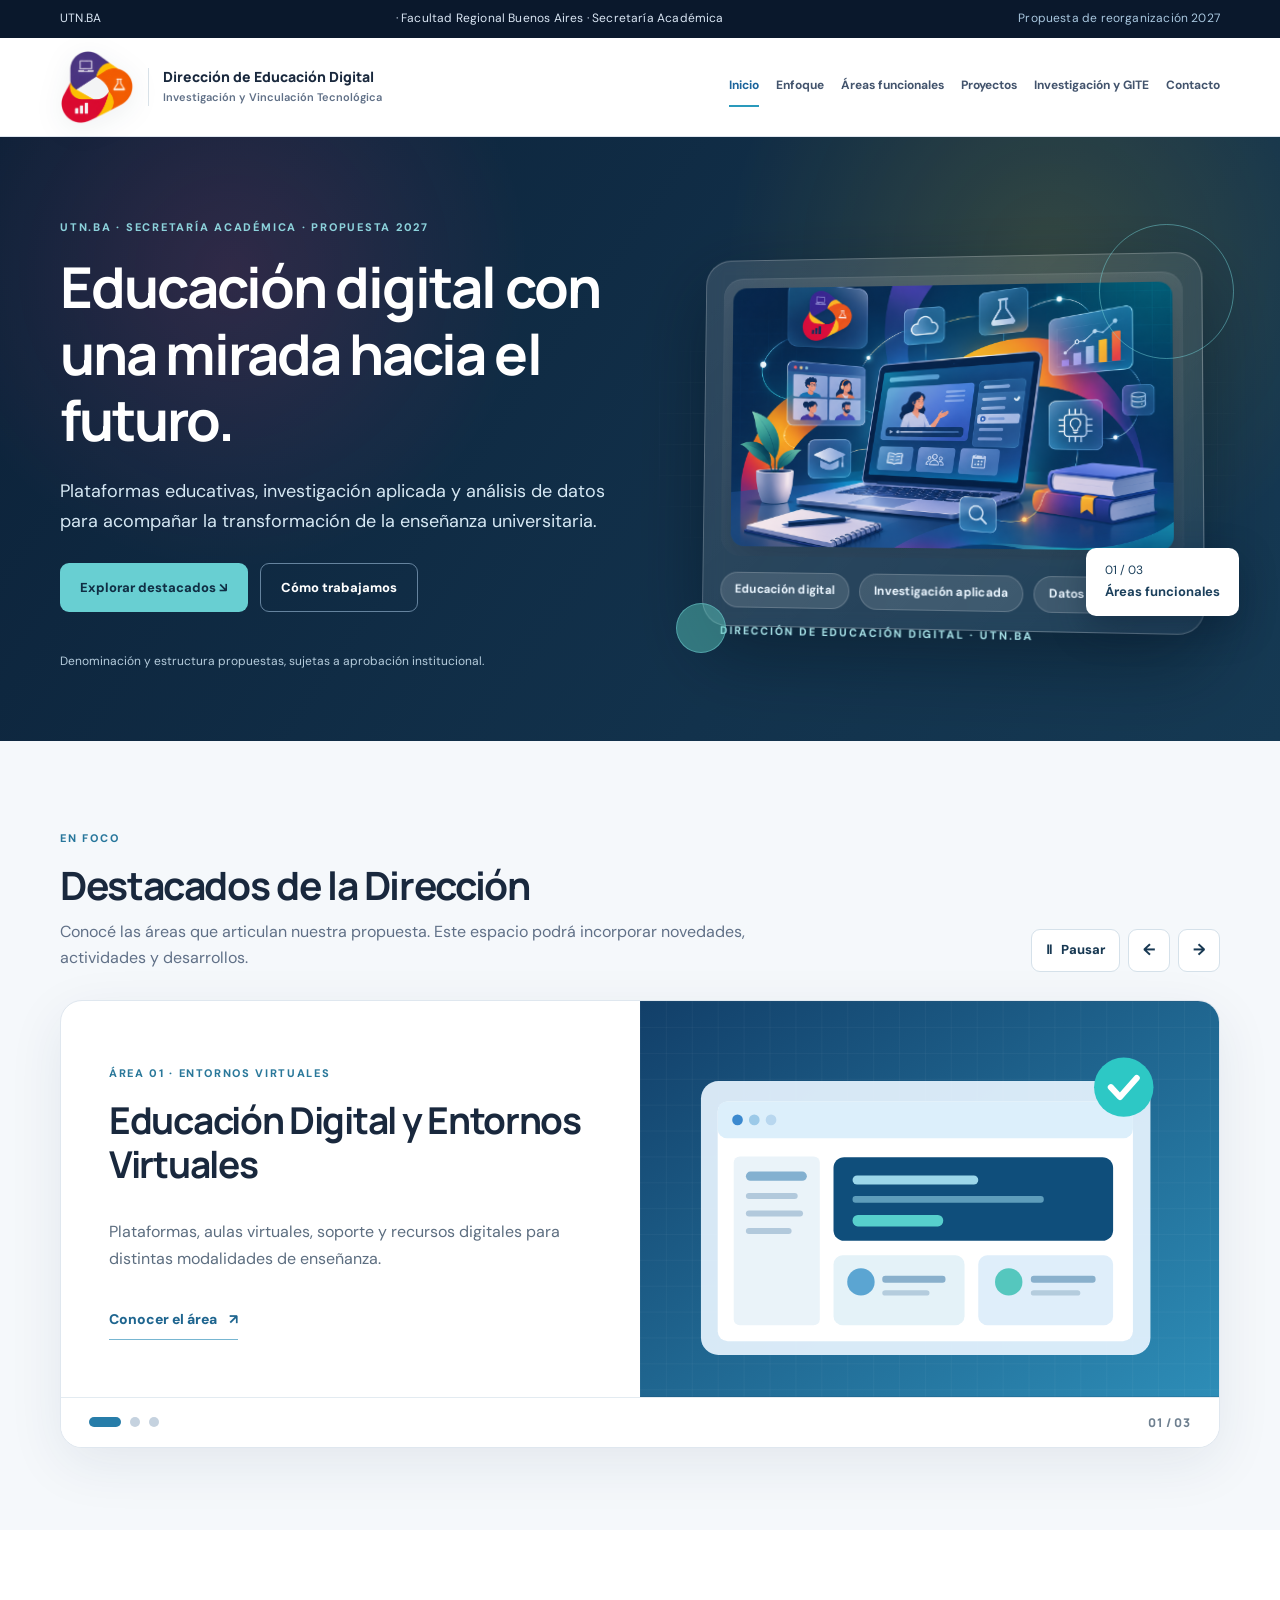
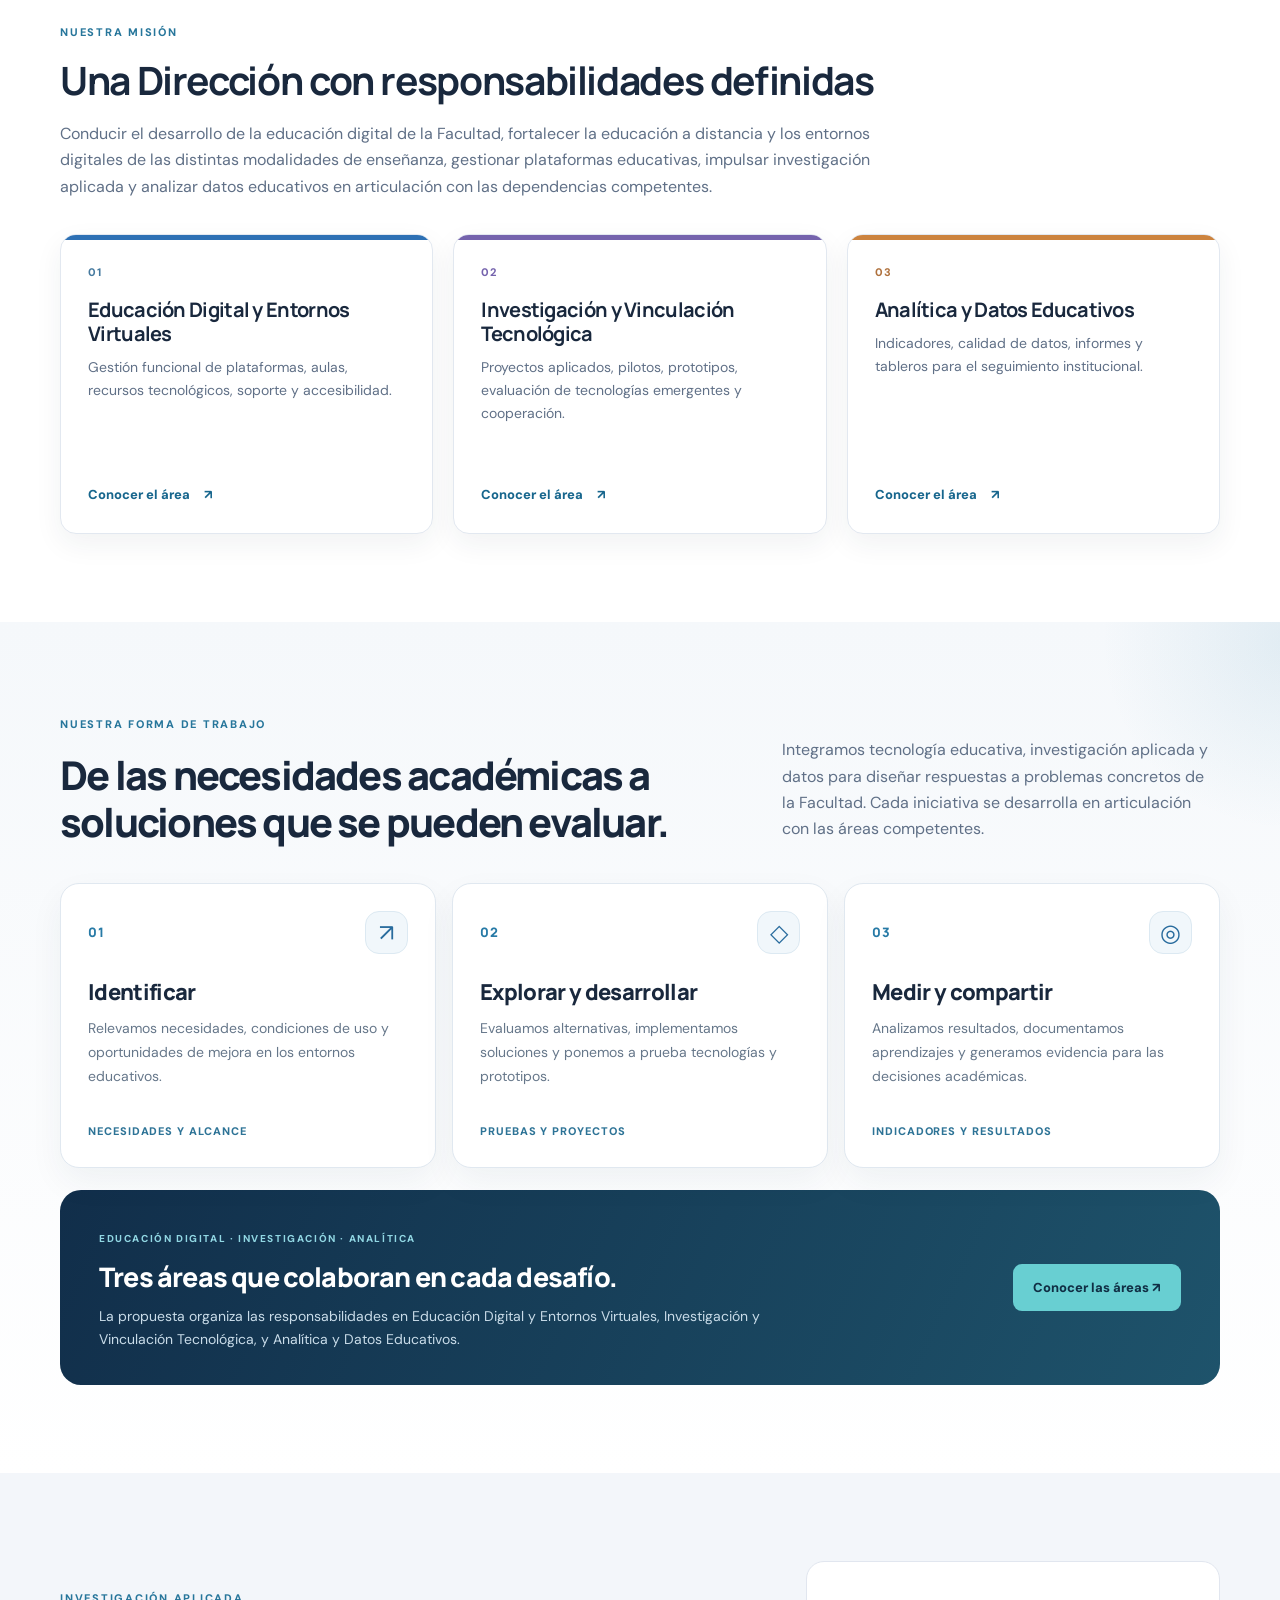
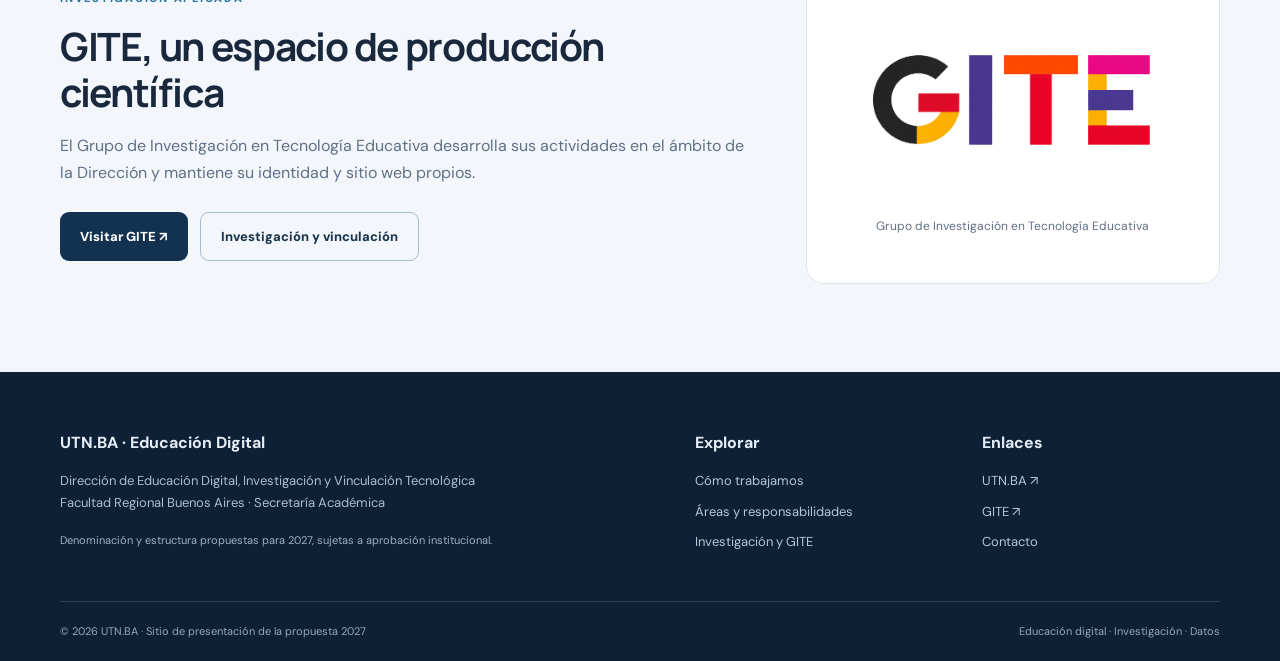
==== commit 0babc129: "Add files via upload" ====
--- a/index.html
+++ b/index.html
@@ -1,3 +1,3 @@
 <!DOCTYPE html>
 
-<html lang="es-AR"><head><meta charset="utf-8"/><meta content="width=device-width,initial-scale=1" name="viewport"/><meta content="#10233e" name="theme-color"/><meta content="Estructura funcional propuesta para 2027 de la Dirección de Educación Digital, Investigación y Vinculación Tecnológica de UTN.BA." name="description"/><link href="assets/favicon.svg" rel="icon" type="image/svg+xml"/><link href="styles.css" rel="stylesheet"/><title>UTN.BA · Educación Digital</title></head><body><a class="skip" href="#contenido">Saltar al contenido</a><div class="institution"><div class="wrap">UTN.BA <span>· Facultad Regional Buenos Aires · Secretaría Académica</span><span class="institution-right">Propuesta de reorganización 2027</span></div></div><header class="site-header"><div class="wrap header-inner"><a aria-label="Inicio de Educación Digital UTN.BA" class="identity" href="index.html"><img alt="Logo EAD" class="identity-logo" src="assets/logo-ead.png"/><span class="identity-name">Dirección de Educación Digital<small>Investigación y Vinculación Tecnológica</small></span></a><button aria-controls="primary-nav" aria-expanded="false" aria-label="Abrir menú" class="nav-toggle">☰</button><nav aria-label="Navegación principal" class="main-nav" id="primary-nav"><a aria-current="page" href="index.html">Inicio</a><a href="index.html#estructura">Estructura</a><a href="servicios.html">Áreas funcionales</a><a href="proyectos.html">Proyectos</a><a href="investigacion.html">Investigación y GITE</a><a href="contacto.html">Contacto</a></nav></div></header><main id="contenido"><section aria-labelledby="hero-title" class="new-hero"><div class="wrap new-hero-inner"><div class="hero-copy"><span class="kicker light">UTN.BA · Secretaría Académica · Propuesta 2027</span><h1 id="hero-title">Educación digital con una mirada hacia el futuro.</h1><p>Plataformas educativas, investigación aplicada y análisis de datos para acompañar la transformación de la enseñanza universitaria.</p><div class="button-row"><a class="button primary" href="#destacados">Explorar destacados ↘</a><a class="button ghost" href="#estructura">Nuestra estructura</a></div><small class="hero-disclaimer">Denominación y estructura propuestas, sujetas a aprobación institucional.</small></div><div aria-hidden="true" class="hero-visual"><div class="hero-mesh"></div><div class="hero-ui hero-illustration-panel"><div class="hero-image-shell"><img alt="Ilustración de ecosistema de educación digital" class="hero-feature-image" src="assets/hero-educacion-digital.png"/></div><div class="hero-pills"><span>Educación digital</span><span>Investigación aplicada</span><span>Datos educativos</span></div><small>DIRECCIÓN DE EDUCACIÓN DIGITAL · UTN.BA</small></div><div class="orbit orbit-a"></div><div class="orbit orbit-b"></div><div class="floating-tag">01 / 03<br/><strong>Áreas funcionales</strong></div></div></div></section><section aria-labelledby="highlights-title" class="highlights-section section" id="destacados"><div class="wrap"><div class="highlights-head"><div><span class="kicker">En foco</span><h2 id="highlights-title">Destacados de la Dirección</h2><p>Conocé las áreas que articulan nuestra propuesta. Este espacio podrá incorporar novedades, actividades y desarrollos.</p></div><div class="slider-controls"><button aria-label="Pausar reproducción automática" aria-pressed="false" class="slider-play" type="button">Ⅱ <span>Pausar</span></button><button aria-label="Ver destacado anterior" class="slider-prev" type="button">←</button><button aria-label="Ver destacado siguiente" class="slider-next" type="button">→</button></div></div><div aria-label="Destacados de Educación Digital" aria-roledescription="carrusel" class="news-slider" tabindex="0"><div class="slider-track" id="slider-track"></div><div class="slider-bottom"><div aria-label="Elegir destacado" class="slider-dots" id="slider-dots"></div><span aria-live="polite" class="slider-count" id="slider-count">01 / 03</span></div></div></div></section><section class="section intro-section"><div class="wrap"><div class="section-head"><span class="kicker">Nuestra misión</span><h2>Una Dirección con responsabilidades definidas</h2><p>Conducir el desarrollo de la educación digital de la Facultad, fortalecer la educación a distancia y los entornos digitales de las distintas modalidades de enseñanza, gestionar plataformas educativas, impulsar investigación aplicada y analizar datos educativos en articulación con las dependencias competentes.</p></div><div class="three-grid"><article class="area-card blue"><span class="area-num">01</span><h3>Educación Digital y Entornos Virtuales</h3><p>Gestión funcional de plataformas, aulas, recursos tecnológicos, soporte y accesibilidad.</p><a class="arrow-link" href="servicios.html#digital">Conocer el área <span aria-hidden="true">↗</span></a></article><article class="area-card violet"><span class="area-num">02</span><h3>Investigación y Vinculación Tecnológica</h3><p>Proyectos aplicados, pilotos, prototipos, evaluación de tecnologías emergentes y cooperación.</p><a class="arrow-link" href="servicios.html#investigacion">Conocer el área <span aria-hidden="true">↗</span></a></article><article class="area-card amber"><span class="area-num">03</span><h3>Analítica y Datos Educativos</h3><p>Indicadores, calidad de datos, informes y tableros para el seguimiento institucional.</p><a class="arrow-link" href="servicios.html#analitica">Conocer el área <span aria-hidden="true">↗</span></a></article></div></div></section><section class="section pale" id="estructura"><div class="wrap"><div class="section-head"><span class="kicker">Organización institucional</span><h2>Estructura funcional propuesta</h2><p>La Dirección depende de la Secretaría Académica y se organiza en tres áreas funcionales. Este esquema representa exclusivamente la estructura propuesta para la Dirección.</p></div><div aria-label="Organigrama funcional propuesto para 2027" class="org" role="group"><div class="org-top">Secretaría Académica</div><div class="org-branches"><div class="org-dir"><div class="org-main">Dirección de Educación Digital,<br/>Investigación y Vinculación Tecnológica</div><div class="org-areas"><a class="org-area area-blue" href="servicios.html#digital">Educación Digital<br/>y Entornos Virtuales</a><a class="org-area area-violet" href="servicios.html#investigacion">Investigación y<br/>Vinculación Tecnológica</a><a class="org-area area-amber" href="servicios.html#analitica">Analítica y<br/>Datos Educativos</a></div></div></div><div class="org-key"><span><i class="key-solid"></i> Dependencia jerárquica</span></div></div><p class="diagram-note">Esquema adaptado de la propuesta de reestructuración (octubre de 2026, página 2), limitado a las dependencias propias de la Dirección. Las áreas funcionales propuestas no implican automáticamente la creación de cargos.</p></div></section><section class="section pale"><div class="wrap gite-feature"><div><span class="kicker">Investigación aplicada</span><h2>GITE, un espacio de producción científica</h2><p>El Grupo de Investigación en Tecnología Educativa desarrolla sus actividades en el ámbito de la Dirección y mantiene su identidad y sitio web propios.</p><div class="button-row"><a class="button dark" data-gite-link="" href="#">Visitar GITE ↗</a><a class="button outline" href="investigacion.html">Investigación y vinculación</a></div></div><div class="gite-logo"><img alt="Logotipo GITE" loading="lazy" src="assets/logo-gite.png"/><span>Grupo de Investigación en Tecnología Educativa</span></div></div></section></main><footer class="site-footer"><div class="wrap"><div class="footer-grid"><div><b class="footer-brand">UTN.BA · Educación Digital</b><p>Dirección de Educación Digital, Investigación y Vinculación Tecnológica<br/>Facultad Regional Buenos Aires · Secretaría Académica</p><small>Denominación y estructura propuestas para 2027, sujetas a aprobación institucional.</small></div><div><b>Explorar</b><a href="index.html#estructura">Estructura funcional</a><a href="servicios.html">Áreas y responsabilidades</a><a href="investigacion.html">Investigación y GITE</a></div><div><b>Enlaces</b><a href="https://frba.utn.edu.ar/" rel="noopener noreferrer" target="_blank">UTN.BA ↗</a><a data-gite-link="" href="#">GITE ↗</a><a href="contacto.html">Contacto</a></div></div><div class="footer-bottom">© 2026 UTN.BA · Sitio de presentación de la propuesta 2027 <span>Educación digital · Investigación · Datos</span></div></div></footer><script src="config.js"></script><script src="novedades.js"></script><script src="script.js"></script></body></html>+<html lang="es-AR"><head><meta charset="utf-8"/><meta content="width=device-width,initial-scale=1" name="viewport"/><meta content="#10233e" name="theme-color"/><meta content="Estructura funcional propuesta para 2027 de la Dirección de Educación Digital, Investigación y Vinculación Tecnológica de UTN.BA." name="description"/><link href="assets/favicon.svg" rel="icon" type="image/svg+xml"/><link href="styles.css" rel="stylesheet"/><title>UTN.BA · Educación Digital</title></head><body><a class="skip" href="#contenido">Saltar al contenido</a><div class="institution"><div class="wrap">UTN.BA <span>· Facultad Regional Buenos Aires · Secretaría Académica</span><span class="institution-right">Propuesta de reorganización 2027</span></div></div><header class="site-header"><div class="wrap header-inner"><a aria-label="Inicio de Educación Digital UTN.BA" class="identity" href="index.html"><img alt="Logo EAD" class="identity-logo" src="assets/logo-ead.png"/><span class="identity-name">Dirección de Educación Digital<small>Investigación y Vinculación Tecnológica</small></span></a><button aria-controls="primary-nav" aria-expanded="false" aria-label="Abrir menú" class="nav-toggle">☰</button><nav aria-label="Navegación principal" class="main-nav" id="primary-nav"><a aria-current="page" href="index.html">Inicio</a><a href="index.html#enfoque">Enfoque</a><a href="servicios.html">Áreas funcionales</a><a href="proyectos.html">Proyectos</a><a href="investigacion.html">Investigación y GITE</a><a href="contacto.html">Contacto</a></nav></div></header><main id="contenido"><section aria-labelledby="hero-title" class="new-hero"><div class="wrap new-hero-inner"><div class="hero-copy"><span class="kicker light">UTN.BA · Secretaría Académica · Propuesta 2027</span><h1 id="hero-title">Educación digital con una mirada hacia el futuro.</h1><p>Plataformas educativas, investigación aplicada y análisis de datos para acompañar la transformación de la enseñanza universitaria.</p><div class="button-row"><a class="button primary" href="#destacados">Explorar destacados ↘</a><a class="button ghost" href="#enfoque">Cómo trabajamos</a></div><small class="hero-disclaimer">Denominación y estructura propuestas, sujetas a aprobación institucional.</small></div><div aria-hidden="true" class="hero-visual"><div class="hero-mesh"></div><div class="hero-ui hero-illustration-panel"><div class="hero-image-shell"><img alt="Ilustración de ecosistema de educación digital" class="hero-feature-image" src="assets/hero-educacion-digital.png"/></div><div class="hero-pills"><span>Educación digital</span><span>Investigación aplicada</span><span>Datos educativos</span></div><small>DIRECCIÓN DE EDUCACIÓN DIGITAL · UTN.BA</small></div><div class="orbit orbit-a"></div><div class="orbit orbit-b"></div><div class="floating-tag">01 / 03<br/><strong>Áreas funcionales</strong></div></div></div></section><section aria-labelledby="highlights-title" class="highlights-section section" id="destacados"><div class="wrap"><div class="highlights-head"><div><span class="kicker">En foco</span><h2 id="highlights-title">Destacados de la Dirección</h2><p>Conocé las áreas que articulan nuestra propuesta. Este espacio podrá incorporar novedades, actividades y desarrollos.</p></div><div class="slider-controls"><button aria-label="Pausar reproducción automática" aria-pressed="false" class="slider-play" type="button">Ⅱ <span>Pausar</span></button><button aria-label="Ver destacado anterior" class="slider-prev" type="button">←</button><button aria-label="Ver destacado siguiente" class="slider-next" type="button">→</button></div></div><div aria-label="Destacados de Educación Digital" aria-roledescription="carrusel" class="news-slider" tabindex="0"><div class="slider-track" id="slider-track"></div><div class="slider-bottom"><div aria-label="Elegir destacado" class="slider-dots" id="slider-dots"></div><span aria-live="polite" class="slider-count" id="slider-count">01 / 03</span></div></div></div></section><section class="section intro-section"><div class="wrap"><div class="section-head"><span class="kicker">Nuestra misión</span><h2>Una Dirección con responsabilidades definidas</h2><p>Conducir el desarrollo de la educación digital de la Facultad, fortalecer la educación a distancia y los entornos digitales de las distintas modalidades de enseñanza, gestionar plataformas educativas, impulsar investigación aplicada y analizar datos educativos en articulación con las dependencias competentes.</p></div><div class="three-grid"><article class="area-card blue"><span class="area-num">01</span><h3>Educación Digital y Entornos Virtuales</h3><p>Gestión funcional de plataformas, aulas, recursos tecnológicos, soporte y accesibilidad.</p><a class="arrow-link" href="servicios.html#digital">Conocer el área <span aria-hidden="true">↗</span></a></article><article class="area-card violet"><span class="area-num">02</span><h3>Investigación y Vinculación Tecnológica</h3><p>Proyectos aplicados, pilotos, prototipos, evaluación de tecnologías emergentes y cooperación.</p><a class="arrow-link" href="servicios.html#investigacion">Conocer el área <span aria-hidden="true">↗</span></a></article><article class="area-card amber"><span class="area-num">03</span><h3>Analítica y Datos Educativos</h3><p>Indicadores, calidad de datos, informes y tableros para el seguimiento institucional.</p><a class="arrow-link" href="servicios.html#analitica">Conocer el área <span aria-hidden="true">↗</span></a></article></div></div></section><section class="section work-section" id="enfoque" aria-labelledby="work-title"><div class="wrap"><div class="work-heading"><div><span class="kicker">Nuestra forma de trabajo</span><h2 id="work-title">De las necesidades académicas a soluciones que se pueden evaluar.</h2></div><p>Integramos tecnología educativa, investigación aplicada y datos para diseñar respuestas a problemas concretos de la Facultad. Cada iniciativa se desarrolla en articulación con las áreas competentes.</p></div><div class="work-steps"><article class="work-step"><div class="work-step-head"><span class="work-num">01</span><span class="work-icon" aria-hidden="true">↗</span></div><h3>Identificar</h3><p>Relevamos necesidades, condiciones de uso y oportunidades de mejora en los entornos educativos.</p><span class="work-step-foot">Necesidades y alcance</span></article><article class="work-step"><div class="work-step-head"><span class="work-num">02</span><span class="work-icon" aria-hidden="true">◇</span></div><h3>Explorar y desarrollar</h3><p>Evaluamos alternativas, implementamos soluciones y ponemos a prueba tecnologías y prototipos.</p><span class="work-step-foot">Pruebas y proyectos</span></article><article class="work-step"><div class="work-step-head"><span class="work-num">03</span><span class="work-icon" aria-hidden="true">◎</span></div><h3>Medir y compartir</h3><p>Analizamos resultados, documentamos aprendizajes y generamos evidencia para las decisiones académicas.</p><span class="work-step-foot">Indicadores y resultados</span></article></div><div class="work-banner"><div><span class="work-banner-eyebrow">Educación digital · Investigación · Analítica</span><h3>Tres áreas que colaboran en cada desafío.</h3><p>La propuesta organiza las responsabilidades en Educación Digital y Entornos Virtuales, Investigación y Vinculación Tecnológica, y Analítica y Datos Educativos.</p></div><a class="button primary" href="servicios.html">Conocer las áreas ↗</a></div></div></section><section class="section pale"><div class="wrap gite-feature"><div><span class="kicker">Investigación aplicada</span><h2>GITE, un espacio de producción científica</h2><p>El Grupo de Investigación en Tecnología Educativa desarrolla sus actividades en el ámbito de la Dirección y mantiene su identidad y sitio web propios.</p><div class="button-row"><a class="button dark" data-gite-link="" href="#">Visitar GITE ↗</a><a class="button outline" href="investigacion.html">Investigación y vinculación</a></div></div><div class="gite-logo"><img alt="Logotipo GITE" loading="lazy" src="assets/logo-gite.png"/><span>Grupo de Investigación en Tecnología Educativa</span></div></div></section></main><footer class="site-footer"><div class="wrap"><div class="footer-grid"><div><b class="footer-brand">UTN.BA · Educación Digital</b><p>Dirección de Educación Digital, Investigación y Vinculación Tecnológica<br/>Facultad Regional Buenos Aires · Secretaría Académica</p><small>Denominación y estructura propuestas para 2027, sujetas a aprobación institucional.</small></div><div><b>Explorar</b><a href="index.html#enfoque">Cómo trabajamos</a><a href="servicios.html">Áreas y responsabilidades</a><a href="investigacion.html">Investigación y GITE</a></div><div><b>Enlaces</b><a href="https://frba.utn.edu.ar/" rel="noopener noreferrer" target="_blank">UTN.BA ↗</a><a data-gite-link="" href="#">GITE ↗</a><a href="contacto.html">Contacto</a></div></div><div class="footer-bottom">© 2026 UTN.BA · Sitio de presentación de la propuesta 2027 <span>Educación digital · Investigación · Datos</span></div></div></footer><script src="config.js"></script><script src="novedades.js"></script><script src="script.js"></script></body></html>
--- a/styles.css
+++ b/styles.css
@@ -35,3 +35,13 @@
 
 /* Sustitución del bloque visual de portada por ilustración de educación digital */
 .hero-ui.hero-illustration-panel{position:absolute;inset:18px 22px 18px 22px;padding:18px 18px 20px;border:1px solid rgba(255,255,255,.24);background:linear-gradient(135deg,rgba(255,255,255,.12),rgba(255,255,255,.05));backdrop-filter:blur(10px);border-radius:26px;box-shadow:0 28px 70px rgba(5,18,30,.44);display:flex;flex-direction:column;justify-content:space-between;transform:perspective(850px) rotateY(-5deg) rotateX(2deg);animation:uiFloat 8s ease-in-out infinite}.hero-image-shell{display:flex;align-items:center;justify-content:center;min-height:284px;padding:10px;border-radius:20px;background:linear-gradient(180deg,rgba(255,255,255,.10),rgba(255,255,255,.04));box-shadow:inset 0 1px 0 rgba(255,255,255,.08);overflow:hidden}.hero-feature-image{width:100%;height:100%;max-height:285px;display:block;object-fit:cover;object-position:center;border-radius:14px;box-shadow:0 16px 34px rgba(9,19,35,.22)}.hero-pills{display:flex;flex-wrap:wrap;gap:10px;margin-top:16px}.hero-pills span{display:inline-flex;align-items:center;min-height:36px;padding:0 14px;border-radius:999px;border:1px solid rgba(255,255,255,.18);background:rgba(255,255,255,.12);font-size:12px;font-weight:700;letter-spacing:.02em;color:#ebf6ff}.hero-ui.hero-illustration-panel small{display:block;margin-top:14px;font-size:11px;letter-spacing:.18em;font-weight:800;color:#a5dfe5}.orbit{position:absolute;border:1px solid #73d3d97c;border-radius:50%;pointer-events:none}.orbit-a{width:135px;height:135px;top:-13px;right:-14px;animation:orbitDrift 8s ease-in-out infinite alternate}.orbit-b{width:50px;height:50px;bottom:-6px;left:1px;background:#5ac6bc7a;animation:orbitDrift 6s ease-in-out infinite alternate-reverse}.floating-tag{position:absolute;right:-19px;bottom:31px;padding:13px 19px;border-radius:10px;background:#fff;color:#1c405c;box-shadow:0 12px 35px #071a2f66;font-size:12px;animation:tagFloat 5s ease-in-out infinite}.floating-tag strong{font-size:13px}@media(max-width:1050px){.hero-ui.hero-illustration-panel{inset:18px 12px}.hero-image-shell{min-height:245px}}@media(max-width:850px){.hero-visual{height:360px;max-width:620px;width:100%;margin:auto}.hero-ui.hero-illustration-panel{inset:18px 24px 18px}.hero-image-shell{min-height:218px}.hero-pills{gap:8px}.hero-pills span{min-height:33px;padding:0 12px;font-size:11px}}@media(max-width:640px){.hero-visual{height:325px}.hero-ui.hero-illustration-panel{padding:16px}.hero-image-shell{min-height:170px;padding:8px}.hero-feature-image{max-height:175px}.hero-pills span{font-size:10px;min-height:30px;padding:0 10px}.hero-ui.hero-illustration-panel small{font-size:9px}.floating-tag{right:0;bottom:14px}}@media(prefers-reduced-motion:reduce){.hero-ui.hero-illustration-panel{animation:none!important}}
+
+/* Sección editorial: cómo trabajamos (sustituye al organigrama) */
+.work-section{background:linear-gradient(180deg,#f5f8fb,#fff);position:relative;overflow:hidden}
+.work-section:before{content:"";position:absolute;pointer-events:none;width:380px;height:380px;border-radius:50%;right:-200px;top:-170px;background:radial-gradient(circle,rgba(61,139,178,.11),transparent 70%)}
+.work-heading{display:grid;grid-template-columns:1.2fr .8fr;align-items:end;gap:64px;margin-bottom:36px;position:relative}.work-heading h2{font:800 clamp(29px,3.1vw,44px)/1.2 'Manrope',Arial,sans-serif;letter-spacing:-.045em;margin:15px 0 0;max-width:770px}.work-heading p{color:var(--muted);margin:0 0 4px;font-size:16px}
+.work-steps{display:grid;grid-template-columns:repeat(3,minmax(0,1fr));gap:16px}.work-step{background:white;border:1px solid #e0e8f0;border-radius:19px;padding:27px;min-height:285px;box-shadow:0 14px 34px rgba(17,51,81,.055);display:flex;flex-direction:column;transition:transform .2s,box-shadow .2s}.work-step:hover{transform:translateY(-4px);box-shadow:0 20px 42px rgba(17,51,81,.11)}.work-step-head{display:flex;align-items:center;justify-content:space-between}.work-num{font:800 13px 'Manrope',sans-serif;color:#277aa6;letter-spacing:.09em}.work-icon{border:1px solid #dce9f2;background:#f1f7fb;border-radius:14px;display:grid;place-items:center;width:43px;height:43px;color:#286b9d;font-size:24px}.work-step h3{font:800 22px/1.3 'Manrope',sans-serif;letter-spacing:-.03em;margin:24px 0 11px}.work-step p{color:#66778a;font-size:14px;line-height:1.7;margin:0}.work-step-foot{font-size:11px;letter-spacing:.085em;color:#2d7396;text-transform:uppercase;font-weight:800;margin-top:auto;padding-top:25px}
+.work-banner{display:flex;align-items:center;justify-content:space-between;gap:36px;padding:34px 39px;margin-top:22px;background:linear-gradient(115deg,#112e4a,#1e536b);border-radius:21px;color:white}.work-banner-eyebrow{font-size:10px;letter-spacing:.16em;text-transform:uppercase;font-weight:800;color:#91d7e3}.work-banner h3{font:800 clamp(20px,2.1vw,28px)/1.3 'Manrope',sans-serif;letter-spacing:-.03em;margin:10px 0}.work-banner p{font-size:14px;color:#c9dce9;max-width:680px;margin:0}.work-banner .button{flex:none}
+@media(max-width:850px){.work-heading{grid-template-columns:1fr;gap:16px}.work-steps{gap:12px}.work-step{padding:21px}.work-banner{flex-direction:column;align-items:flex-start;padding:28px}}
+@media(max-width:650px){.work-steps{grid-template-columns:1fr}.work-step{min-height:220px}.work-heading h2{font-size:29px}.work-banner{gap:20px}.work-banner .button{width:100%;text-align:center;justify-content:center}}
+@media(prefers-reduced-motion:reduce){.work-step{transition:none}}
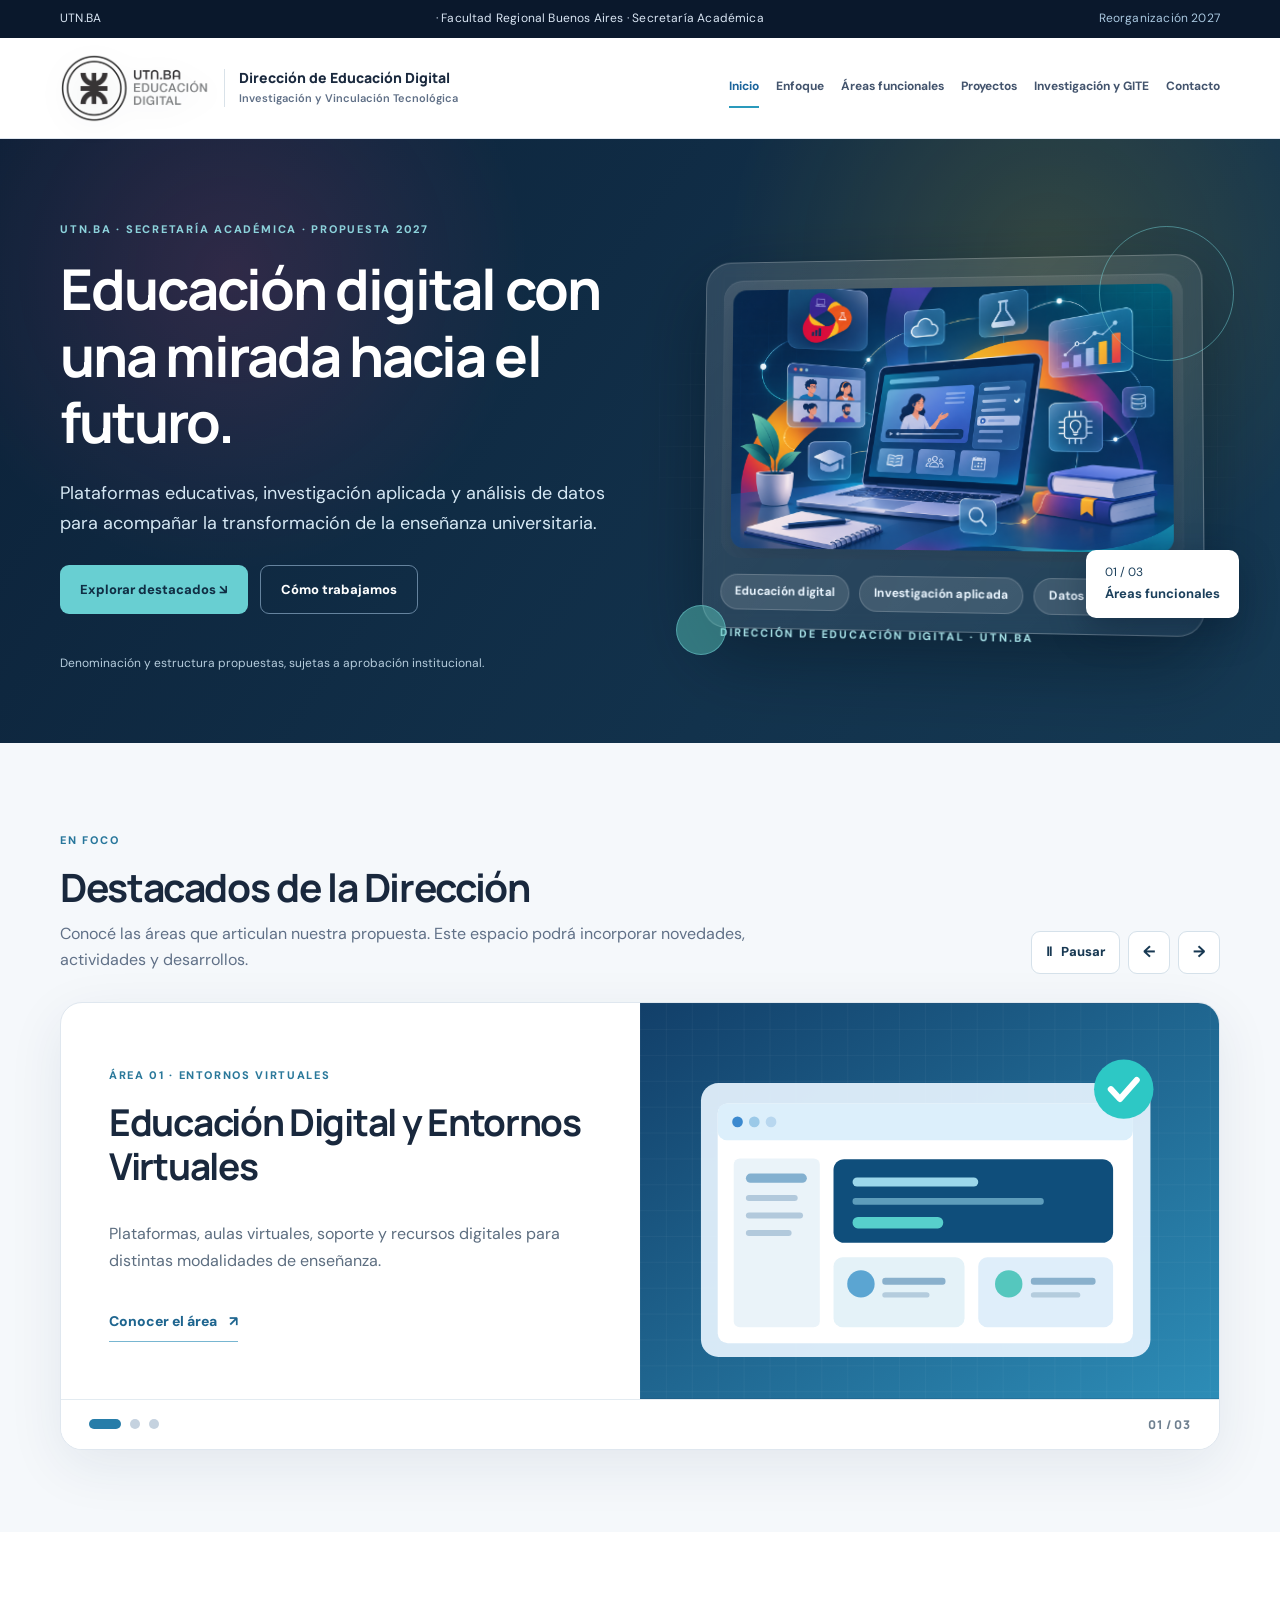
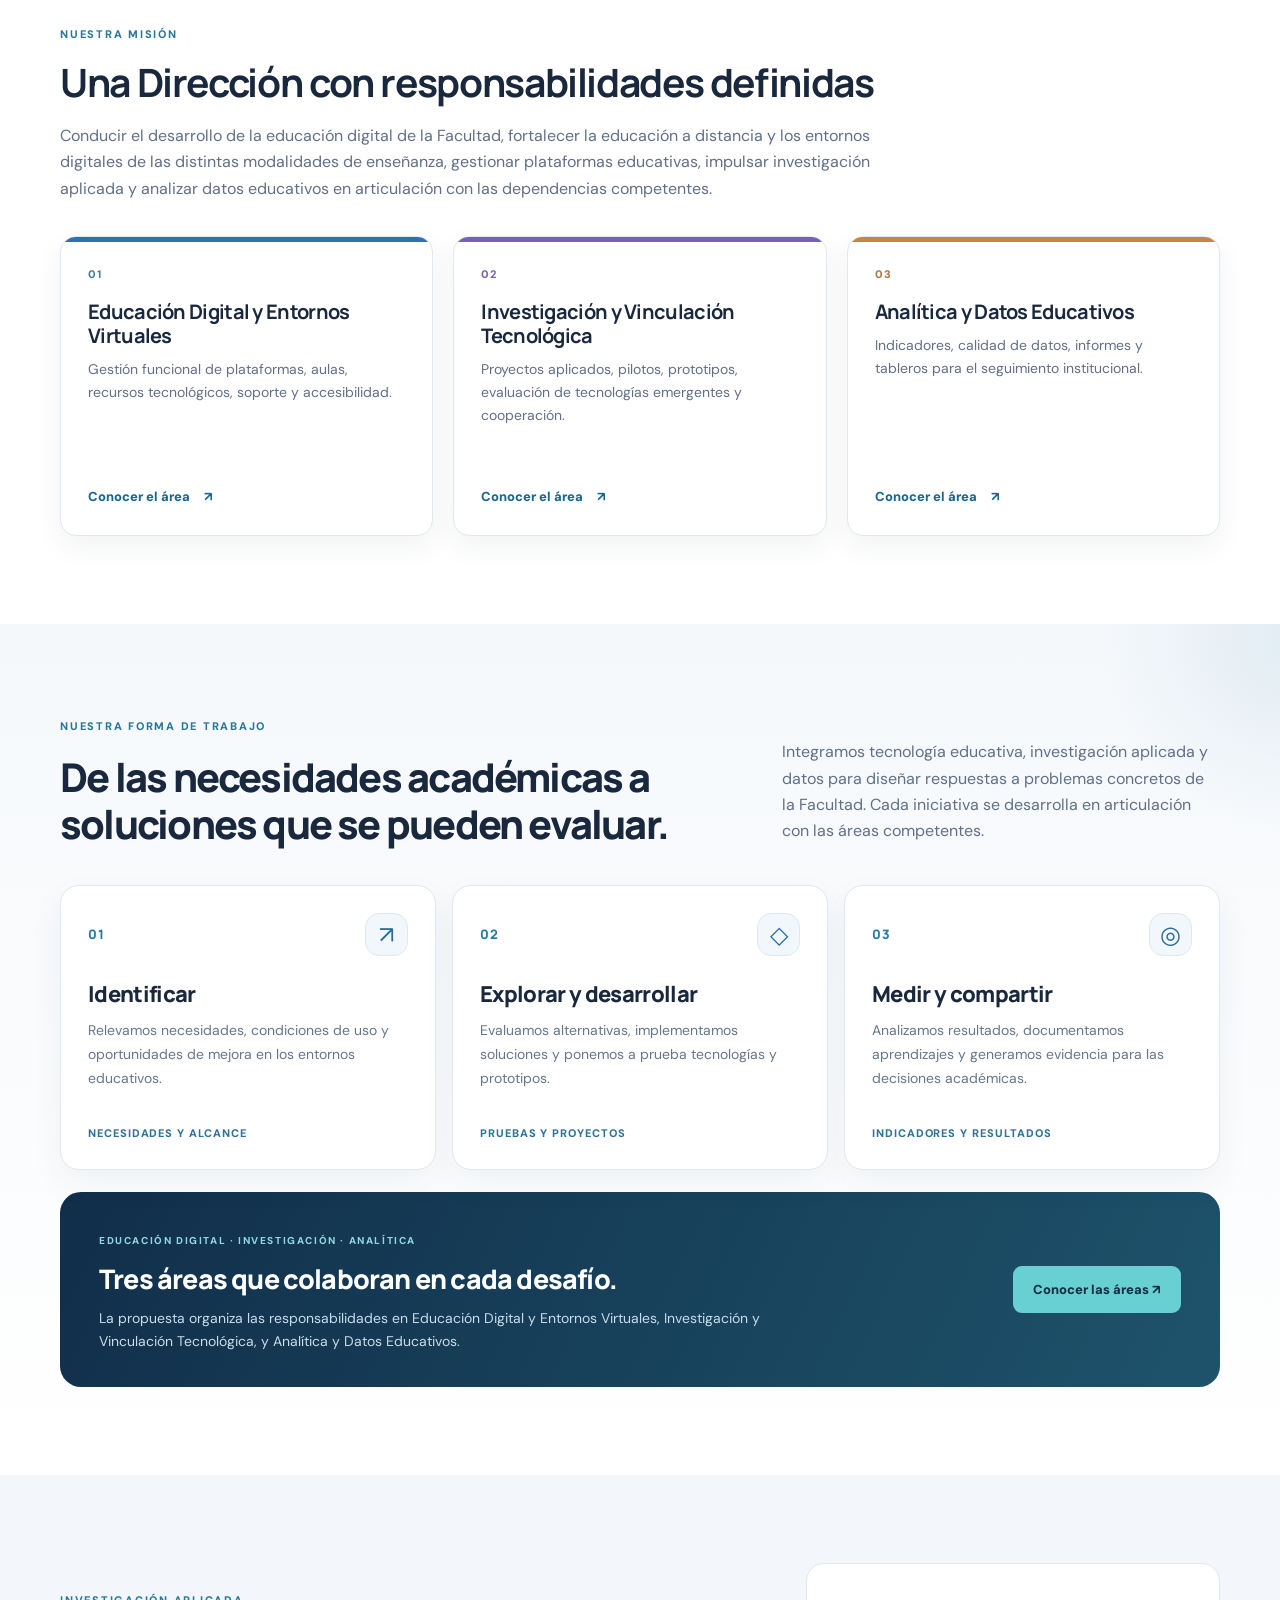
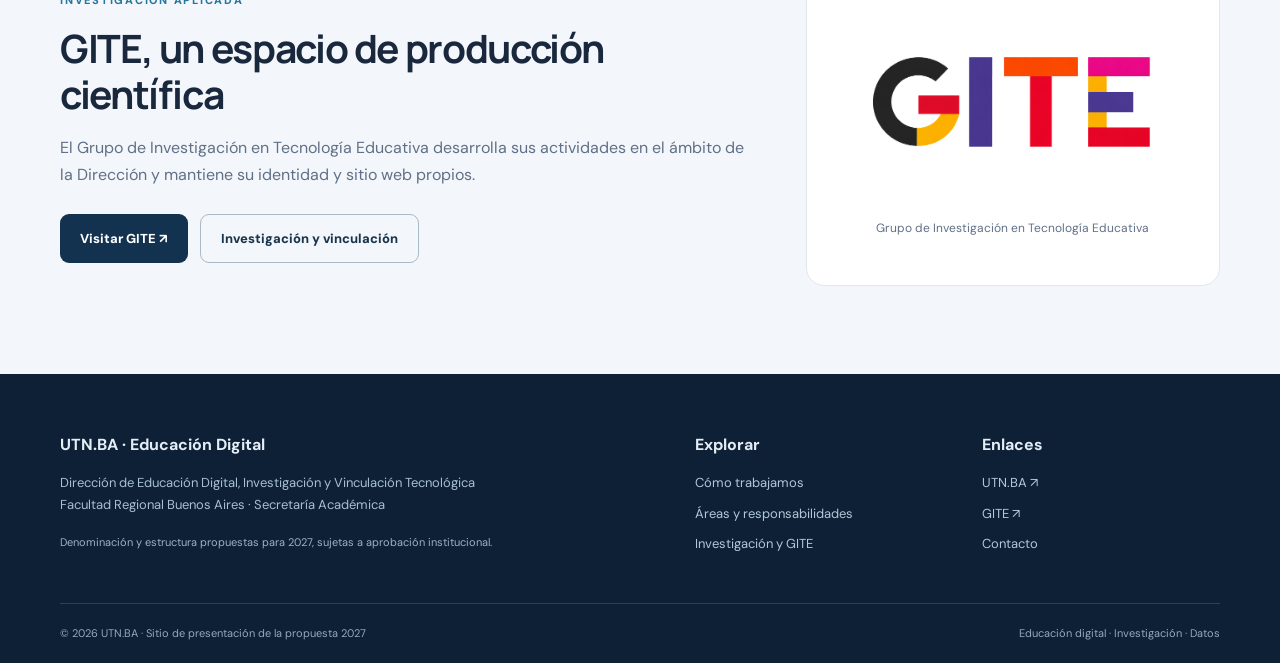
==== commit 96ba9d7f: "Update index.html" ====
--- a/index.html
+++ b/index.html
@@ -1,3 +1,3 @@
 <!DOCTYPE html>
 
-<html lang="es-AR"><head><meta charset="utf-8"/><meta content="width=device-width,initial-scale=1" name="viewport"/><meta content="#10233e" name="theme-color"/><meta content="Estructura funcional propuesta para 2027 de la Dirección de Educación Digital, Investigación y Vinculación Tecnológica de UTN.BA." name="description"/><link href="assets/favicon.svg" rel="icon" type="image/svg+xml"/><link href="styles.css" rel="stylesheet"/><title>UTN.BA · Educación Digital</title></head><body><a class="skip" href="#contenido">Saltar al contenido</a><div class="institution"><div class="wrap">UTN.BA <span>· Facultad Regional Buenos Aires · Secretaría Académica</span><span class="institution-right">Propuesta de reorganización 2027</span></div></div><header class="site-header"><div class="wrap header-inner"><a aria-label="Inicio de Educación Digital UTN.BA" class="identity" href="index.html"><img alt="Logo EAD" class="identity-logo" src="assets/logo-ead.png"/><span class="identity-name">Dirección de Educación Digital<small>Investigación y Vinculación Tecnológica</small></span></a><button aria-controls="primary-nav" aria-expanded="false" aria-label="Abrir menú" class="nav-toggle">☰</button><nav aria-label="Navegación principal" class="main-nav" id="primary-nav"><a aria-current="page" href="index.html">Inicio</a><a href="index.html#enfoque">Enfoque</a><a href="servicios.html">Áreas funcionales</a><a href="proyectos.html">Proyectos</a><a href="investigacion.html">Investigación y GITE</a><a href="contacto.html">Contacto</a></nav></div></header><main id="contenido"><section aria-labelledby="hero-title" class="new-hero"><div class="wrap new-hero-inner"><div class="hero-copy"><span class="kicker light">UTN.BA · Secretaría Académica · Propuesta 2027</span><h1 id="hero-title">Educación digital con una mirada hacia el futuro.</h1><p>Plataformas educativas, investigación aplicada y análisis de datos para acompañar la transformación de la enseñanza universitaria.</p><div class="button-row"><a class="button primary" href="#destacados">Explorar destacados ↘</a><a class="button ghost" href="#enfoque">Cómo trabajamos</a></div><small class="hero-disclaimer">Denominación y estructura propuestas, sujetas a aprobación institucional.</small></div><div aria-hidden="true" class="hero-visual"><div class="hero-mesh"></div><div class="hero-ui hero-illustration-panel"><div class="hero-image-shell"><img alt="Ilustración de ecosistema de educación digital" class="hero-feature-image" src="assets/hero-educacion-digital.png"/></div><div class="hero-pills"><span>Educación digital</span><span>Investigación aplicada</span><span>Datos educativos</span></div><small>DIRECCIÓN DE EDUCACIÓN DIGITAL · UTN.BA</small></div><div class="orbit orbit-a"></div><div class="orbit orbit-b"></div><div class="floating-tag">01 / 03<br/><strong>Áreas funcionales</strong></div></div></div></section><section aria-labelledby="highlights-title" class="highlights-section section" id="destacados"><div class="wrap"><div class="highlights-head"><div><span class="kicker">En foco</span><h2 id="highlights-title">Destacados de la Dirección</h2><p>Conocé las áreas que articulan nuestra propuesta. Este espacio podrá incorporar novedades, actividades y desarrollos.</p></div><div class="slider-controls"><button aria-label="Pausar reproducción automática" aria-pressed="false" class="slider-play" type="button">Ⅱ <span>Pausar</span></button><button aria-label="Ver destacado anterior" class="slider-prev" type="button">←</button><button aria-label="Ver destacado siguiente" class="slider-next" type="button">→</button></div></div><div aria-label="Destacados de Educación Digital" aria-roledescription="carrusel" class="news-slider" tabindex="0"><div class="slider-track" id="slider-track"></div><div class="slider-bottom"><div aria-label="Elegir destacado" class="slider-dots" id="slider-dots"></div><span aria-live="polite" class="slider-count" id="slider-count">01 / 03</span></div></div></div></section><section class="section intro-section"><div class="wrap"><div class="section-head"><span class="kicker">Nuestra misión</span><h2>Una Dirección con responsabilidades definidas</h2><p>Conducir el desarrollo de la educación digital de la Facultad, fortalecer la educación a distancia y los entornos digitales de las distintas modalidades de enseñanza, gestionar plataformas educativas, impulsar investigación aplicada y analizar datos educativos en articulación con las dependencias competentes.</p></div><div class="three-grid"><article class="area-card blue"><span class="area-num">01</span><h3>Educación Digital y Entornos Virtuales</h3><p>Gestión funcional de plataformas, aulas, recursos tecnológicos, soporte y accesibilidad.</p><a class="arrow-link" href="servicios.html#digital">Conocer el área <span aria-hidden="true">↗</span></a></article><article class="area-card violet"><span class="area-num">02</span><h3>Investigación y Vinculación Tecnológica</h3><p>Proyectos aplicados, pilotos, prototipos, evaluación de tecnologías emergentes y cooperación.</p><a class="arrow-link" href="servicios.html#investigacion">Conocer el área <span aria-hidden="true">↗</span></a></article><article class="area-card amber"><span class="area-num">03</span><h3>Analítica y Datos Educativos</h3><p>Indicadores, calidad de datos, informes y tableros para el seguimiento institucional.</p><a class="arrow-link" href="servicios.html#analitica">Conocer el área <span aria-hidden="true">↗</span></a></article></div></div></section><section class="section work-section" id="enfoque" aria-labelledby="work-title"><div class="wrap"><div class="work-heading"><div><span class="kicker">Nuestra forma de trabajo</span><h2 id="work-title">De las necesidades académicas a soluciones que se pueden evaluar.</h2></div><p>Integramos tecnología educativa, investigación aplicada y datos para diseñar respuestas a problemas concretos de la Facultad. Cada iniciativa se desarrolla en articulación con las áreas competentes.</p></div><div class="work-steps"><article class="work-step"><div class="work-step-head"><span class="work-num">01</span><span class="work-icon" aria-hidden="true">↗</span></div><h3>Identificar</h3><p>Relevamos necesidades, condiciones de uso y oportunidades de mejora en los entornos educativos.</p><span class="work-step-foot">Necesidades y alcance</span></article><article class="work-step"><div class="work-step-head"><span class="work-num">02</span><span class="work-icon" aria-hidden="true">◇</span></div><h3>Explorar y desarrollar</h3><p>Evaluamos alternativas, implementamos soluciones y ponemos a prueba tecnologías y prototipos.</p><span class="work-step-foot">Pruebas y proyectos</span></article><article class="work-step"><div class="work-step-head"><span class="work-num">03</span><span class="work-icon" aria-hidden="true">◎</span></div><h3>Medir y compartir</h3><p>Analizamos resultados, documentamos aprendizajes y generamos evidencia para las decisiones académicas.</p><span class="work-step-foot">Indicadores y resultados</span></article></div><div class="work-banner"><div><span class="work-banner-eyebrow">Educación digital · Investigación · Analítica</span><h3>Tres áreas que colaboran en cada desafío.</h3><p>La propuesta organiza las responsabilidades en Educación Digital y Entornos Virtuales, Investigación y Vinculación Tecnológica, y Analítica y Datos Educativos.</p></div><a class="button primary" href="servicios.html">Conocer las áreas ↗</a></div></div></section><section class="section pale"><div class="wrap gite-feature"><div><span class="kicker">Investigación aplicada</span><h2>GITE, un espacio de producción científica</h2><p>El Grupo de Investigación en Tecnología Educativa desarrolla sus actividades en el ámbito de la Dirección y mantiene su identidad y sitio web propios.</p><div class="button-row"><a class="button dark" data-gite-link="" href="#">Visitar GITE ↗</a><a class="button outline" href="investigacion.html">Investigación y vinculación</a></div></div><div class="gite-logo"><img alt="Logotipo GITE" loading="lazy" src="assets/logo-gite.png"/><span>Grupo de Investigación en Tecnología Educativa</span></div></div></section></main><footer class="site-footer"><div class="wrap"><div class="footer-grid"><div><b class="footer-brand">UTN.BA · Educación Digital</b><p>Dirección de Educación Digital, Investigación y Vinculación Tecnológica<br/>Facultad Regional Buenos Aires · Secretaría Académica</p><small>Denominación y estructura propuestas para 2027, sujetas a aprobación institucional.</small></div><div><b>Explorar</b><a href="index.html#enfoque">Cómo trabajamos</a><a href="servicios.html">Áreas y responsabilidades</a><a href="investigacion.html">Investigación y GITE</a></div><div><b>Enlaces</b><a href="https://frba.utn.edu.ar/" rel="noopener noreferrer" target="_blank">UTN.BA ↗</a><a data-gite-link="" href="#">GITE ↗</a><a href="contacto.html">Contacto</a></div></div><div class="footer-bottom">© 2026 UTN.BA · Sitio de presentación de la propuesta 2027 <span>Educación digital · Investigación · Datos</span></div></div></footer><script src="config.js"></script><script src="novedades.js"></script><script src="script.js"></script></body></html>+<html lang="es-AR"><head><meta charset="utf-8"/><meta content="width=device-width,initial-scale=1" name="viewport"/><meta content="#10233e" name="theme-color"/><meta content="Estructura funcional propuesta para 2027 de la Dirección de Educación Digital, Investigación y Vinculación Tecnológica de UTN.BA." name="description"/><link href="assets/favicon.svg" rel="icon" type="image/svg+xml"/><link href="styles.css" rel="stylesheet"/><title>UTN.BA · Educación Digital</title></head><body><a class="skip" href="#contenido">Saltar al contenido</a><div class="institution"><div class="wrap">UTN.BA <span>· Facultad Regional Buenos Aires · Secretaría Académica</span><span class="institution-right">Reorganización 2027</span></div></div><header class="site-header"><div class="wrap header-inner"><a aria-label="Inicio de Educación Digital UTN.BA" class="identity" href="index.html"><img alt="Logo EAD" class="identity-logo" src="assets/logo-ead.png"/><span class="identity-name">Dirección de Educación Digital<small>Investigación y Vinculación Tecnológica</small></span></a><button aria-controls="primary-nav" aria-expanded="false" aria-label="Abrir menú" class="nav-toggle">☰</button><nav aria-label="Navegación principal" class="main-nav" id="primary-nav"><a aria-current="page" href="index.html">Inicio</a><a href="index.html#enfoque">Enfoque</a><a href="servicios.html">Áreas funcionales</a><a href="proyectos.html">Proyectos</a><a href="investigacion.html">Investigación y GITE</a><a href="contacto.html">Contacto</a></nav></div></header><main id="contenido"><section aria-labelledby="hero-title" class="new-hero"><div class="wrap new-hero-inner"><div class="hero-copy"><span class="kicker light">UTN.BA · Secretaría Académica · Propuesta 2027</span><h1 id="hero-title">Educación digital con una mirada hacia el futuro.</h1><p>Plataformas educativas, investigación aplicada y análisis de datos para acompañar la transformación de la enseñanza universitaria.</p><div class="button-row"><a class="button primary" href="#destacados">Explorar destacados ↘</a><a class="button ghost" href="#enfoque">Cómo trabajamos</a></div><small class="hero-disclaimer">Denominación y estructura propuestas, sujetas a aprobación institucional.</small></div><div aria-hidden="true" class="hero-visual"><div class="hero-mesh"></div><div class="hero-ui hero-illustration-panel"><div class="hero-image-shell"><img alt="Ilustración de ecosistema de educación digital" class="hero-feature-image" src="assets/hero-educacion-digital.png"/></div><div class="hero-pills"><span>Educación digital</span><span>Investigación aplicada</span><span>Datos educativos</span></div><small>DIRECCIÓN DE EDUCACIÓN DIGITAL · UTN.BA</small></div><div class="orbit orbit-a"></div><div class="orbit orbit-b"></div><div class="floating-tag">01 / 03<br/><strong>Áreas funcionales</strong></div></div></div></section><section aria-labelledby="highlights-title" class="highlights-section section" id="destacados"><div class="wrap"><div class="highlights-head"><div><span class="kicker">En foco</span><h2 id="highlights-title">Destacados de la Dirección</h2><p>Conocé las áreas que articulan nuestra propuesta. Este espacio podrá incorporar novedades, actividades y desarrollos.</p></div><div class="slider-controls"><button aria-label="Pausar reproducción automática" aria-pressed="false" class="slider-play" type="button">Ⅱ <span>Pausar</span></button><button aria-label="Ver destacado anterior" class="slider-prev" type="button">←</button><button aria-label="Ver destacado siguiente" class="slider-next" type="button">→</button></div></div><div aria-label="Destacados de Educación Digital" aria-roledescription="carrusel" class="news-slider" tabindex="0"><div class="slider-track" id="slider-track"></div><div class="slider-bottom"><div aria-label="Elegir destacado" class="slider-dots" id="slider-dots"></div><span aria-live="polite" class="slider-count" id="slider-count">01 / 03</span></div></div></div></section><section class="section intro-section"><div class="wrap"><div class="section-head"><span class="kicker">Nuestra misión</span><h2>Una Dirección con responsabilidades definidas</h2><p>Conducir el desarrollo de la educación digital de la Facultad, fortalecer la educación a distancia y los entornos digitales de las distintas modalidades de enseñanza, gestionar plataformas educativas, impulsar investigación aplicada y analizar datos educativos en articulación con las dependencias competentes.</p></div><div class="three-grid"><article class="area-card blue"><span class="area-num">01</span><h3>Educación Digital y Entornos Virtuales</h3><p>Gestión funcional de plataformas, aulas, recursos tecnológicos, soporte y accesibilidad.</p><a class="arrow-link" href="servicios.html#digital">Conocer el área <span aria-hidden="true">↗</span></a></article><article class="area-card violet"><span class="area-num">02</span><h3>Investigación y Vinculación Tecnológica</h3><p>Proyectos aplicados, pilotos, prototipos, evaluación de tecnologías emergentes y cooperación.</p><a class="arrow-link" href="servicios.html#investigacion">Conocer el área <span aria-hidden="true">↗</span></a></article><article class="area-card amber"><span class="area-num">03</span><h3>Analítica y Datos Educativos</h3><p>Indicadores, calidad de datos, informes y tableros para el seguimiento institucional.</p><a class="arrow-link" href="servicios.html#analitica">Conocer el área <span aria-hidden="true">↗</span></a></article></div></div></section><section class="section work-section" id="enfoque" aria-labelledby="work-title"><div class="wrap"><div class="work-heading"><div><span class="kicker">Nuestra forma de trabajo</span><h2 id="work-title">De las necesidades académicas a soluciones que se pueden evaluar.</h2></div><p>Integramos tecnología educativa, investigación aplicada y datos para diseñar respuestas a problemas concretos de la Facultad. Cada iniciativa se desarrolla en articulación con las áreas competentes.</p></div><div class="work-steps"><article class="work-step"><div class="work-step-head"><span class="work-num">01</span><span class="work-icon" aria-hidden="true">↗</span></div><h3>Identificar</h3><p>Relevamos necesidades, condiciones de uso y oportunidades de mejora en los entornos educativos.</p><span class="work-step-foot">Necesidades y alcance</span></article><article class="work-step"><div class="work-step-head"><span class="work-num">02</span><span class="work-icon" aria-hidden="true">◇</span></div><h3>Explorar y desarrollar</h3><p>Evaluamos alternativas, implementamos soluciones y ponemos a prueba tecnologías y prototipos.</p><span class="work-step-foot">Pruebas y proyectos</span></article><article class="work-step"><div class="work-step-head"><span class="work-num">03</span><span class="work-icon" aria-hidden="true">◎</span></div><h3>Medir y compartir</h3><p>Analizamos resultados, documentamos aprendizajes y generamos evidencia para las decisiones académicas.</p><span class="work-step-foot">Indicadores y resultados</span></article></div><div class="work-banner"><div><span class="work-banner-eyebrow">Educación digital · Investigación · Analítica</span><h3>Tres áreas que colaboran en cada desafío.</h3><p>La propuesta organiza las responsabilidades en Educación Digital y Entornos Virtuales, Investigación y Vinculación Tecnológica, y Analítica y Datos Educativos.</p></div><a class="button primary" href="servicios.html">Conocer las áreas ↗</a></div></div></section><section class="section pale"><div class="wrap gite-feature"><div><span class="kicker">Investigación aplicada</span><h2>GITE, un espacio de producción científica</h2><p>El Grupo de Investigación en Tecnología Educativa desarrolla sus actividades en el ámbito de la Dirección y mantiene su identidad y sitio web propios.</p><div class="button-row"><a class="button dark" data-gite-link="" href="#">Visitar GITE ↗</a><a class="button outline" href="investigacion.html">Investigación y vinculación</a></div></div><div class="gite-logo"><img alt="Logotipo GITE" loading="lazy" src="assets/logo-gite.png"/><span>Grupo de Investigación en Tecnología Educativa</span></div></div></section></main><footer class="site-footer"><div class="wrap"><div class="footer-grid"><div><b class="footer-brand">UTN.BA · Educación Digital</b><p>Dirección de Educación Digital, Investigación y Vinculación Tecnológica<br/>Facultad Regional Buenos Aires · Secretaría Académica</p><small>Denominación y estructura propuestas para 2027, sujetas a aprobación institucional.</small></div><div><b>Explorar</b><a href="index.html#enfoque">Cómo trabajamos</a><a href="servicios.html">Áreas y responsabilidades</a><a href="investigacion.html">Investigación y GITE</a></div><div><b>Enlaces</b><a href="https://frba.utn.edu.ar/" rel="noopener noreferrer" target="_blank">UTN.BA ↗</a><a data-gite-link="" href="#">GITE ↗</a><a href="contacto.html">Contacto</a></div></div><div class="footer-bottom">© 2026 UTN.BA · Sitio de presentación de la propuesta 2027 <span>Educación digital · Investigación · Datos</span></div></div></footer><script src="config.js"></script><script src="novedades.js"></script><script src="script.js"></script></body></html>
--- a/styles.css
+++ b/styles.css
@@ -29,7 +29,7 @@
 
 
 /* Ajuste de identidad visual con nuevo logo institucional */
-.identity{gap:14px}.identity-logo{display:block;width:74px;height:74px;object-fit:contain;flex:none;filter:drop-shadow(0 6px 14px rgba(15,34,56,.08))}.identity-name{border-left:1px solid #d9e2e9;padding-left:14px;max-width:290px}.header-inner{min-height:98px}
+.identity{gap:14px}.identity-logo{display:block;width:150px;height:100px;object-fit:contain;flex:none;filter:drop-shadow(0 6px 14px rgba(15,34,56,.08))}.identity-name{border-left:1px solid #d9e2e9;padding-left:14px;max-width:290px}.header-inner{min-height:98px}
 .new-hero{color:#fff;background:radial-gradient(circle at 82% 20%,rgba(255,196,0,.14),transparent 28%),radial-gradient(circle at 18% 22%,rgba(255,64,129,.14),transparent 26%),linear-gradient(125deg,#0c2138,#12324c 65%,#153953);overflow:hidden}.new-hero-inner{display:grid;grid-template-columns:1.02fr .98fr;align-items:center;gap:48px;padding:76px 0 70px;min-height:560px}.hero-copy h1{font-size:clamp(38px,4.4vw,60px);max-width:710px;margin:15px 0 22px}.hero-copy p{font-size:18px;line-height:1.7;color:#d6e8f4;max-width:620px}.hero-disclaimer{display:block;color:#b6cddd;font-size:12px;line-height:1.6;margin-top:40px}.hero-visual{height:410px;position:relative;isolation:isolate}.hero-mesh{position:absolute;inset:5% -3%;background-image:linear-gradient(#ffffff12 1px,transparent 1px),linear-gradient(90deg,#ffffff12 1px,transparent 1px);background-size:31px 31px;mask-image:radial-gradient(ellipse,#000 35%,transparent 78%);animation:meshFade 6s ease-in-out infinite alternate}.hero-ui.hero-logo-panel{position:absolute;inset:18px 22px 18px 22px;padding:26px 26px 22px;border:1px solid rgba(255,255,255,.24);background:linear-gradient(135deg,rgba(255,255,255,.14),rgba(255,255,255,.06));backdrop-filter:blur(10px);border-radius:26px;box-shadow:0 28px 70px rgba(5,18,30,.44);display:flex;flex-direction:column;justify-content:space-between;transform:perspective(850px) rotateY(-6deg) rotateX(2deg);animation:uiFloat 8s ease-in-out infinite}.hero-logo-shell{display:flex;align-items:center;justify-content:center;min-height:248px;padding:10px 18px;border-radius:18px;background:linear-gradient(180deg,rgba(255,255,255,.14),rgba(255,255,255,.05));box-shadow:inset 0 1px 0 rgba(255,255,255,.08)}.hero-logo{max-width:100%;max-height:238px;width:auto;height:auto;display:block;filter:drop-shadow(0 14px 34px rgba(10,20,34,.18))}.hero-pills{display:flex;flex-wrap:wrap;gap:10px;margin-top:18px}.hero-pills span{display:inline-flex;align-items:center;min-height:36px;padding:0 14px;border-radius:999px;border:1px solid rgba(255,255,255,.18);background:rgba(255,255,255,.12);font-size:12px;font-weight:700;letter-spacing:.02em;color:#ebf6ff}.hero-ui.hero-logo-panel small{display:block;margin-top:16px;font-size:11px;letter-spacing:.18em;font-weight:800;color:#a5dfe5}.orbit{position:absolute;border:1px solid #73d3d97c;border-radius:50%;pointer-events:none}.orbit-a{width:135px;height:135px;top:-13px;right:-14px;animation:orbitDrift 8s ease-in-out infinite alternate}.orbit-b{width:50px;height:50px;bottom:-6px;left:1px;background:#5ac6bc7a;animation:orbitDrift 6s ease-in-out infinite alternate-reverse}.floating-tag{position:absolute;right:-19px;bottom:31px;padding:13px 19px;border-radius:10px;background:#fff;color:#1c405c;box-shadow:0 12px 35px #071a2f66;font-size:12px;animation:tagFloat 5s ease-in-out infinite}.floating-tag strong{font-size:13px}@media(max-width:1050px){.identity-logo{width:66px;height:66px}.identity-name{padding-left:10px;font-size:12px}.new-hero-inner{gap:24px}.hero-ui.hero-logo-panel{inset:18px 12px}.hero-logo-shell{min-height:220px}}@media(max-width:850px){.new-hero-inner{grid-template-columns:1fr;gap:18px;padding:60px 0}.hero-visual{height:360px;max-width:620px;width:100%;margin:auto}.hero-ui.hero-logo-panel{inset:18px 24px 18px}.hero-logo-shell{min-height:208px}.hero-pills{gap:8px}.hero-pills span{min-height:33px;padding:0 12px;font-size:11px}}@media(max-width:640px){.identity-logo{width:54px;height:54px}.identity-name{font-size:10px;max-width:195px}.identity-name small{font-size:9px}.new-hero-inner{padding:50px 0}.hero-copy p{font-size:16px}.hero-visual{height:320px}.hero-ui.hero-logo-panel{padding:18px}.hero-logo-shell{min-height:160px;padding:8px 12px}.hero-logo{max-height:160px}.hero-pills span{font-size:10px;min-height:30px;padding:0 10px}.hero-ui.hero-logo-panel small{font-size:9px}.floating-tag{right:0;bottom:14px}}@media(prefers-reduced-motion:reduce){.hero-ui.hero-logo-panel,.hero-mesh,.orbit,.floating-tag{animation:none!important}}
 
 
